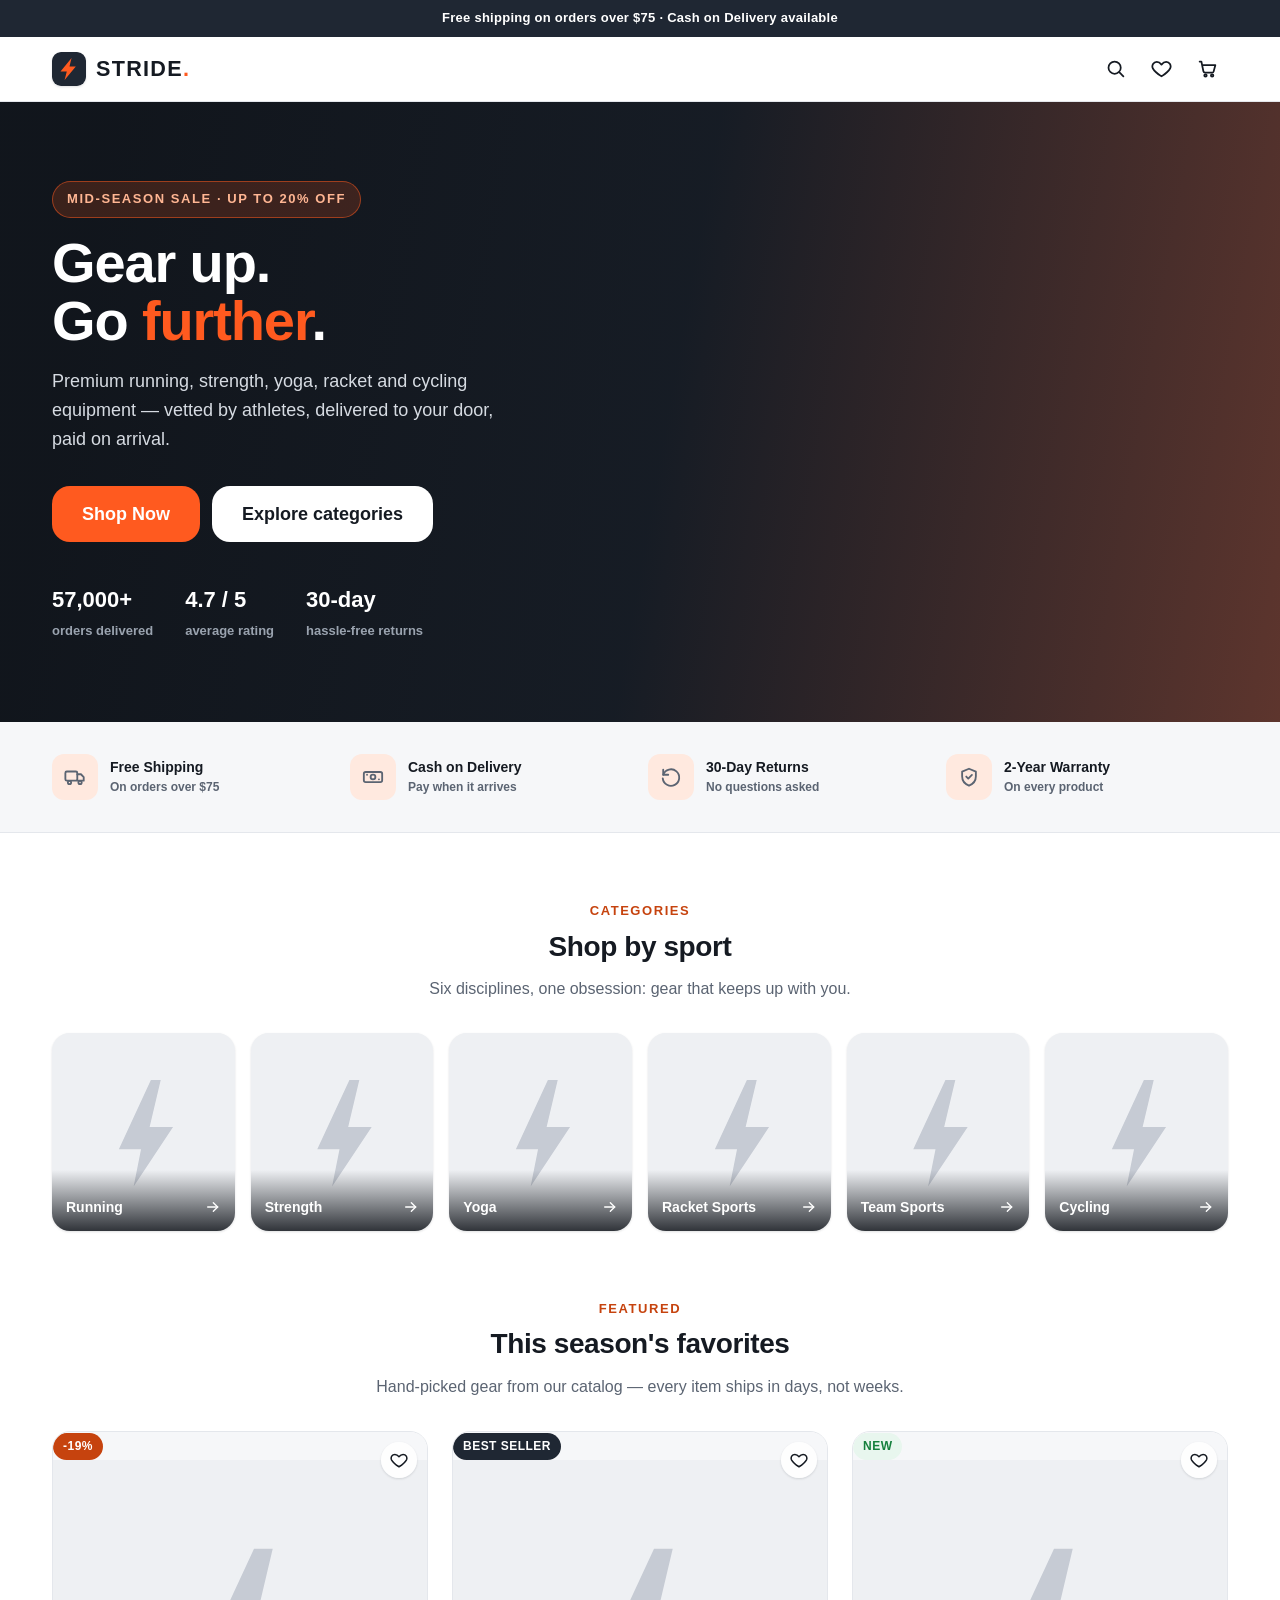
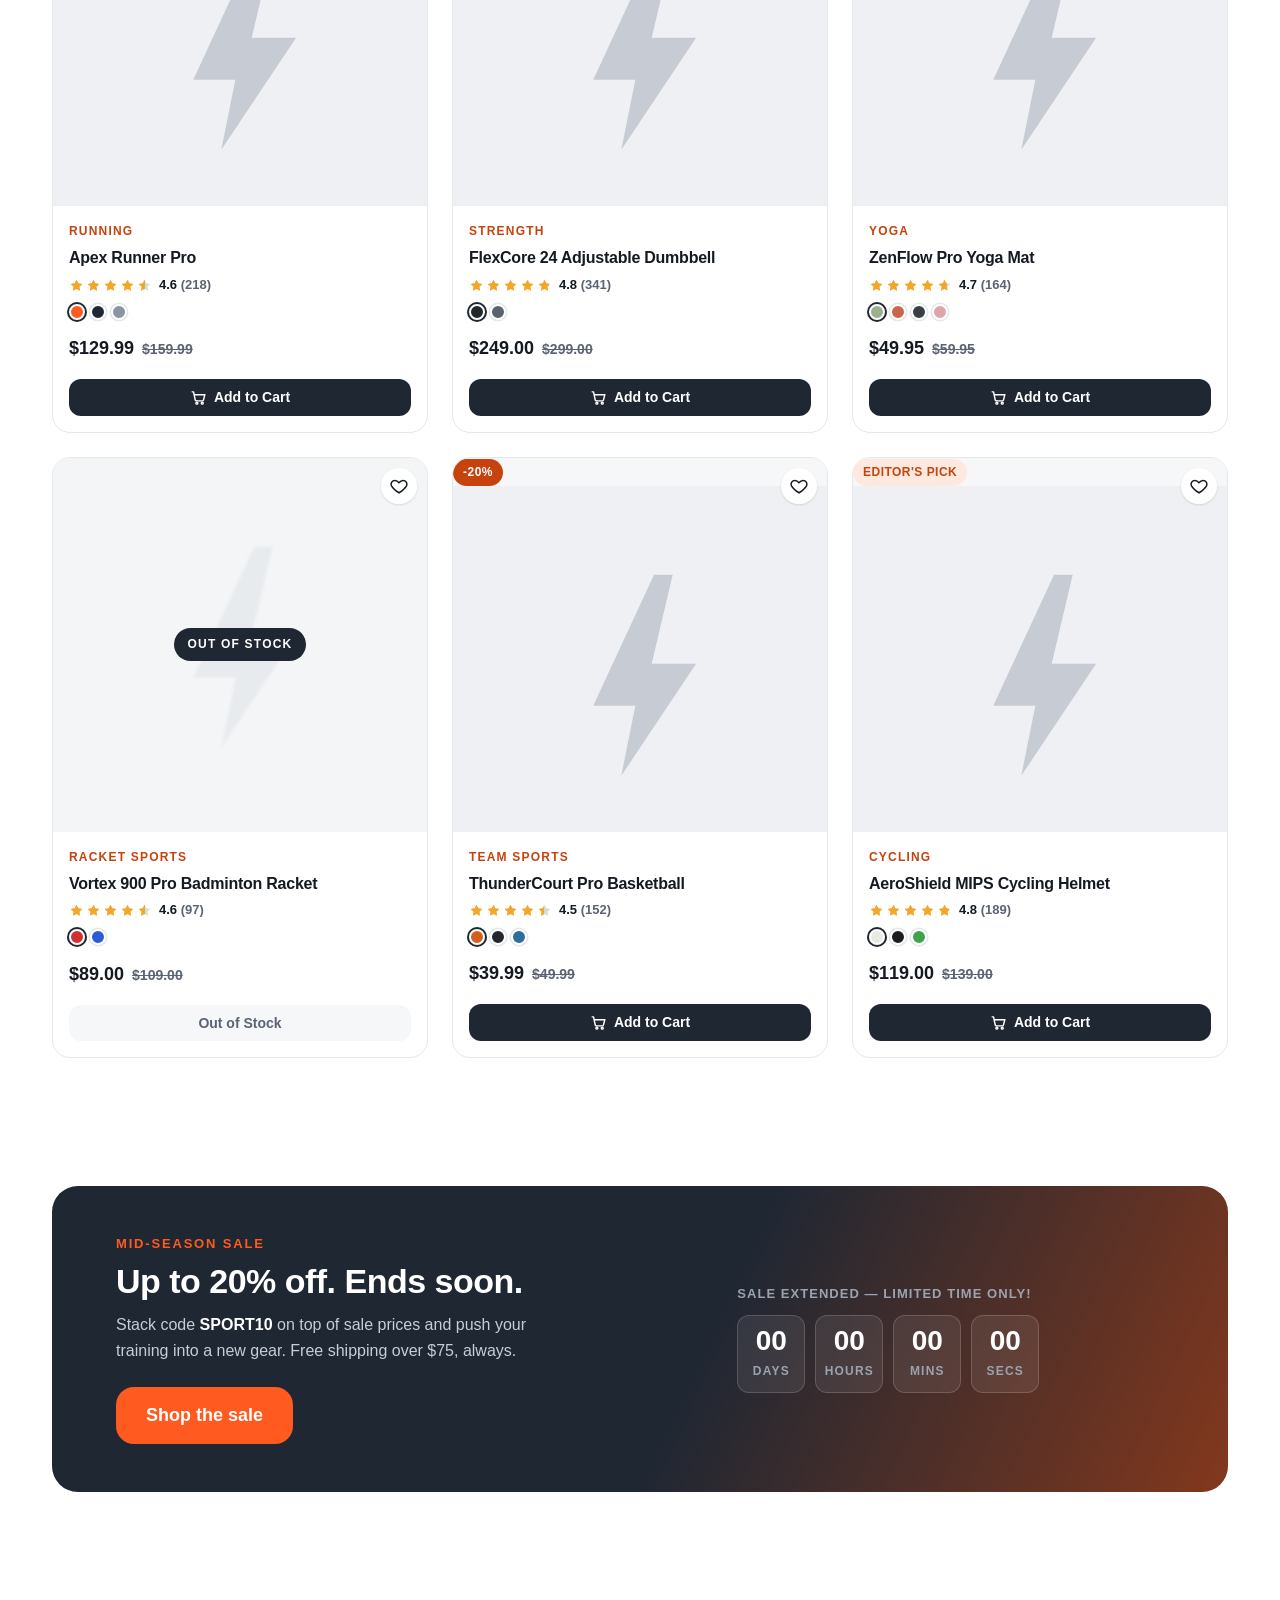
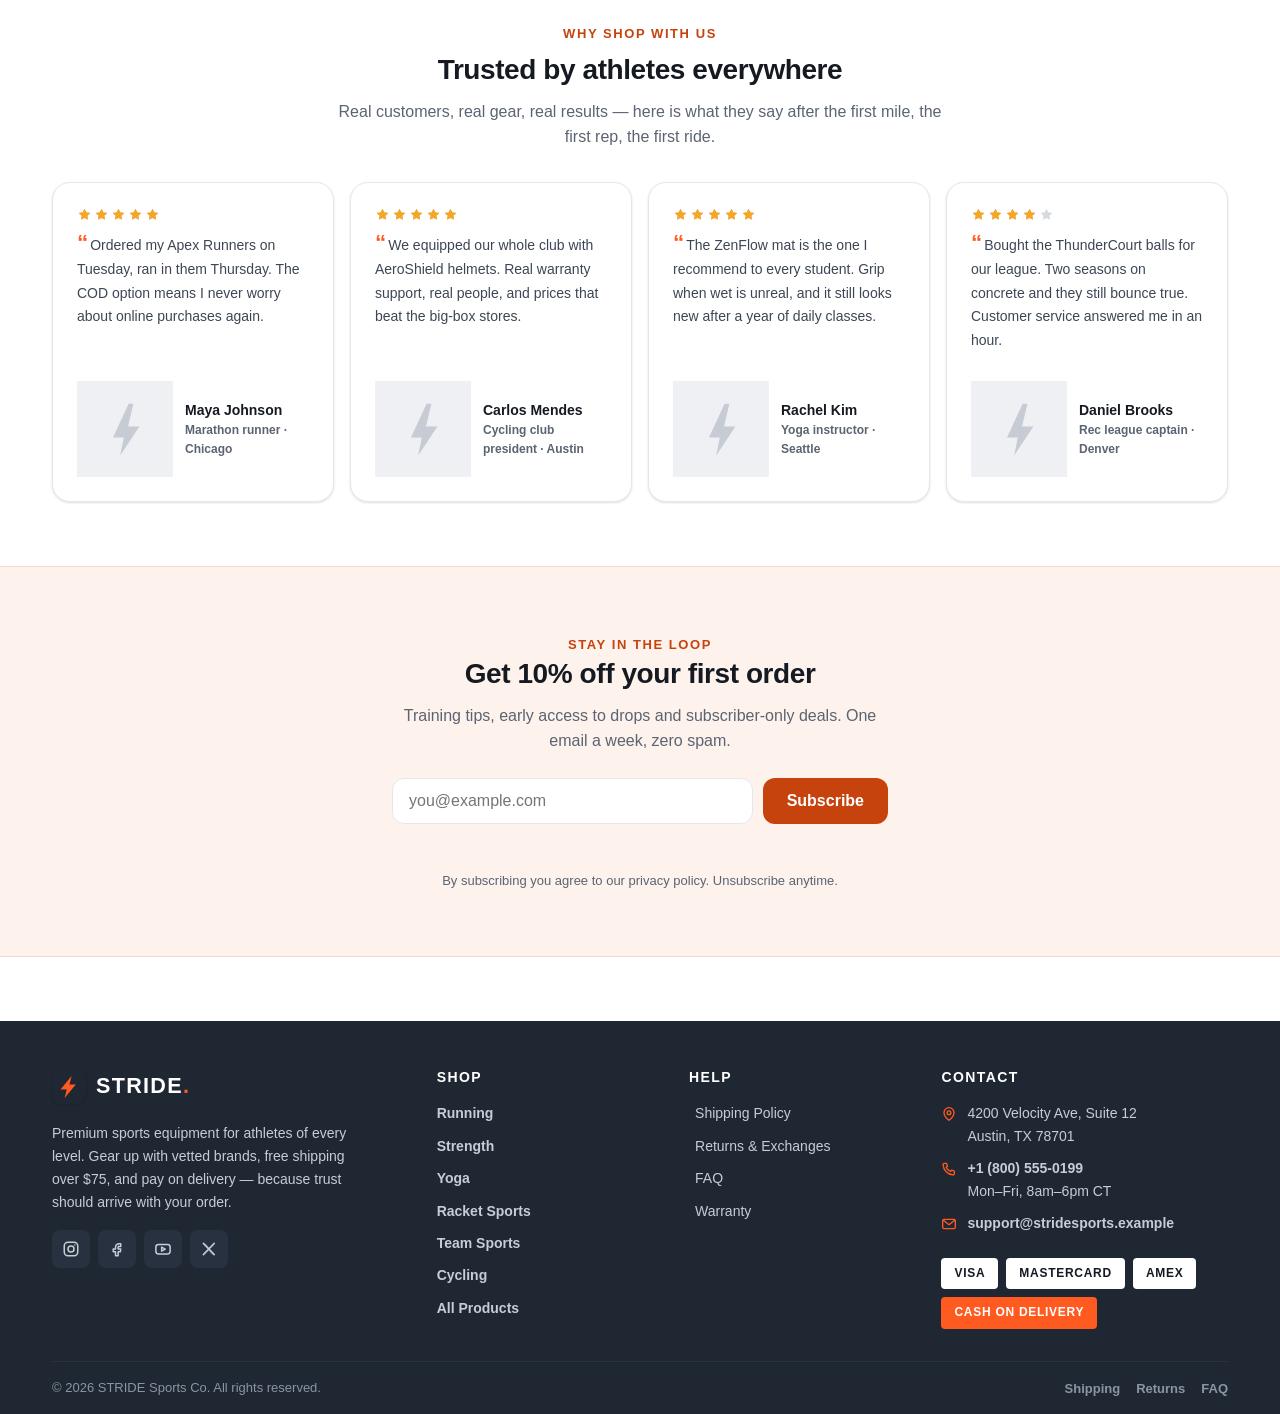
==== index.html @ 1f699ea8 "Add files via upload" ====
<!DOCTYPE html>
<!-- ============================================================
     STRIDE Sports Co. — index.html (homepage)
     Static shell: header/footer/drawers are injected by js/main.js.
     Homepage sections: hero, trust strip, categories, featured
     products (rendered from js/data.js), promo banner with
     countdown, testimonials, newsletter, footer.
     ============================================================ -->
<html lang="en">
<head>
  <meta charset="UTF-8">
  <meta name="viewport" content="width=device-width, initial-scale=1">
  <meta name="description" content="STRIDE Sports Co. — premium sports equipment with free shipping over $75 and cash on delivery. Running, strength, yoga, racket, team sports and cycling gear.">
  <meta name="theme-color" content="#1F2733">
  <title>STRIDE Sports Co. — Gear Up. Go Further.</title>
  <link rel="icon" href="data:image/svg+xml,%3Csvg xmlns='http://www.w3.org/2000/svg' viewBox='0 0 32 32'%3E%3Crect width='32' height='32' rx='7' fill='%231F2733'/%3E%3Cpath d='M18 5 8 18h6l-2 9L24 13h-6l2-8z' fill='%23FF5A1F'/%3E%3C/svg%3E">
  <link rel="stylesheet" href="css/styles.css">
</head>
<body data-page="home">
  <a class="skip-link" href="#main">Skip to content</a>

  <div id="announcement-root"></div>
  <div id="header-root"></div>

  <main id="main">
    <noscript>
      <p style="padding:16px;text-align:center;background:#FDECEA;color:#B42318;font-weight:700">
        This store requires JavaScript for the shopping cart and product catalog. Please enable JavaScript and reload.
      </p>
    </noscript>

    <!-- 1. HERO -->
    <section class="hero" aria-labelledby="hero-title">
      <img class="hero__bg" src="https://picsum.photos/seed/stride-hero-main/1600/900" alt="Athlete training with sports equipment at sunrise" width="1600" height="900" fetchpriority="high" decoding="async" onerror="this.onerror=null;this.style.display='none'">
      <div class="hero__overlay" aria-hidden="true"></div>
      <div class="container">
        <div class="hero__content">
          <span class="hero__kicker">Mid-season sale · up to 20% off</span>
          <h1 class="hero__title" id="hero-title">Gear up.<br>Go <em>further</em>.</h1>
          <p class="hero__sub">Premium running, strength, yoga, racket and cycling equipment — vetted by athletes, delivered to your door, paid on arrival.</p>
          <div class="hero__cta">
            <a class="btn btn--accent btn--lg" href="#featured">Shop Now</a>
            <a class="btn btn--light btn--lg" href="#categories">Explore categories</a>
          </div>
          <div class="hero__stats" aria-label="Store statistics">
            <div class="hero__stat"><b>57,000+</b><span>orders delivered</span></div>
            <div class="hero__stat"><b>4.7 / 5</b><span>average rating</span></div>
            <div class="hero__stat"><b>30-day</b><span>hassle-free returns</span></div>
          </div>
        </div>
      </div>
    </section>

    <!-- 2. TRUST STRIP -->
    <section class="trust-strip" aria-label="Why shop with us">
      <div class="container trust-grid">
        <div class="trust-item">
          <span class="trust-icon"><svg viewBox="0 0 24 24" width="22" height="22" fill="none" stroke="currentColor" stroke-width="2" stroke-linecap="round" stroke-linejoin="round" aria-hidden="true"><rect x="1.5" y="6" width="13" height="10" rx="1.5"/><path d="M14.5 9h4l3 3.2V16h-7"/><circle cx="6" cy="18" r="1.8"/><circle cx="17.5" cy="18" r="1.8"/></svg></span>
          <span><b>Free Shipping</b><span>On orders over $75</span></span>
        </div>
        <div class="trust-item">
          <span class="trust-icon"><svg viewBox="0 0 24 24" width="22" height="22" fill="none" stroke="currentColor" stroke-width="2" stroke-linecap="round" stroke-linejoin="round" aria-hidden="true"><rect x="2" y="6.5" width="20" height="11" rx="2"/><circle cx="12" cy="12" r="2.6"/><path d="M5.5 9.5v.01M18.5 14.5v.01"/></svg></span>
          <span><b>Cash on Delivery</b><span>Pay when it arrives</span></span>
        </div>
        <div class="trust-item">
          <span class="trust-icon"><svg viewBox="0 0 24 24" width="22" height="22" fill="none" stroke="currentColor" stroke-width="2" stroke-linecap="round" stroke-linejoin="round" aria-hidden="true"><path d="M3.5 9.5a9 9 0 1 1-.5 4"/><polyline points="3.5 4 3.5 9.5 9 9.5"/></svg></span>
          <span><b>30-Day Returns</b><span>No questions asked</span></span>
        </div>
        <div class="trust-item">
          <span class="trust-icon"><svg viewBox="0 0 24 24" width="22" height="22" fill="none" stroke="currentColor" stroke-width="2" stroke-linecap="round" stroke-linejoin="round" aria-hidden="true"><path d="M12 3l7.5 3.2v5.1c0 4.6-3.2 8.6-7.5 10.2-4.3-1.6-7.5-5.6-7.5-10.2V6.2z"/><polyline points="9 11.5 11.2 13.7 15.2 9.7"/></svg></span>
          <span><b>2-Year Warranty</b><span>On every product</span></span>
        </div>
      </div>
    </section>

    <!-- 3. CATEGORY TILES -->
    <section class="section container" id="categories" aria-labelledby="cat-title">
      <div class="section-head reveal">
        <span class="kicker">Categories</span>
        <h2 id="cat-title">Shop by sport</h2>
        <p>Six disciplines, one obsession: gear that keeps up with you.</p>
      </div>
      <div class="cat-grid" id="category-grid">
        <div class="skel skel-card" style="aspect-ratio:1/1.08;border-radius:18px"></div>
        <div class="skel skel-card" style="aspect-ratio:1/1.08;border-radius:18px"></div>
        <div class="skel skel-card" style="aspect-ratio:1/1.08;border-radius:18px"></div>
        <div class="skel skel-card" style="aspect-ratio:1/1.08;border-radius:18px"></div>
        <div class="skel skel-card" style="aspect-ratio:1/1.08;border-radius:18px"></div>
        <div class="skel skel-card" style="aspect-ratio:1/1.08;border-radius:18px"></div>
      </div>
    </section>

    <!-- 4. FEATURED PRODUCTS -->
    <section class="section container" id="featured" aria-labelledby="feat-title" style="padding-top:0">
      <div class="section-head reveal">
        <span class="kicker">Featured</span>
        <h2 id="feat-title">This season's favorites</h2>
        <p>Hand-picked gear from our catalog — every item ships in days, not weeks.</p>
      </div>
      <div class="product-grid" id="featured-grid">
        <div class="skel-card skel"><div class="skel-img"></div><div class="skel-line"></div><div class="skel-line short"></div></div>
        <div class="skel-card skel"><div class="skel-img"></div><div class="skel-line"></div><div class="skel-line short"></div></div>
        <div class="skel-card skel"><div class="skel-img"></div><div class="skel-line"></div><div class="skel-line short"></div></div>
        <div class="skel-card skel"><div class="skel-img"></div><div class="skel-line"></div><div class="skel-line short"></div></div>
        <div class="skel-card skel"><div class="skel-img"></div><div class="skel-line"></div><div class="skel-line short"></div></div>
        <div class="skel-card skel"><div class="skel-img"></div><div class="skel-line"></div><div class="skel-line short"></div></div>
      </div>
    </section>

    <!-- 5. PROMO BANNER + COUNTDOWN -->
    <section class="section container" aria-labelledby="promo-title">
      <div class="promo-banner reveal">
        <div>
          <span class="promo-banner__kicker">Mid-Season Sale</span>
          <h2 class="promo-banner__title" id="promo-title">Up to 20% off. Ends soon.</h2>
          <p class="promo-banner__text">Stack code <strong style="color:#fff">SPORT10</strong> on top of sale prices and push your training into a new gear. Free shipping over $75, always.</p>
          <a class="btn btn--accent btn--lg" href="#featured">Shop the sale</a>
        </div>
        <div>
          <p id="countdown-note" style="font-weight:800;color:#9AA3AF;margin:0 0 10px;letter-spacing:.08em;text-transform:uppercase;font-size:13px">Sale ends in</p>
          <div class="countdown" id="countdown" role="timer" aria-label="Time remaining in the mid-season sale">
            <div class="countdown__cell"><span class="countdown__num" data-cd="d">00</span><span class="countdown__label">Days</span></div>
            <div class="countdown__cell"><span class="countdown__num" data-cd="h">00</span><span class="countdown__label">Hours</span></div>
            <div class="countdown__cell"><span class="countdown__num" data-cd="m">00</span><span class="countdown__label">Mins</span></div>
            <div class="countdown__cell"><span class="countdown__num" data-cd="s">00</span><span class="countdown__label">Secs</span></div>
          </div>
        </div>
      </div>
    </section>

    <!-- 6. WHY SHOP WITH US / TESTIMONIALS -->
    <section class="section container" id="about" aria-labelledby="testi-title">
      <div class="section-head reveal">
        <span class="kicker">Why Shop With Us</span>
        <h2 id="testi-title">Trusted by athletes everywhere</h2>
        <p>Real customers, real gear, real results — here is what they say after the first mile, the first rep, the first ride.</p>
      </div>
      <div class="testi-grid" id="testimonials-grid">
        <div class="skel skel-card" style="height:220px;border-radius:18px"></div>
        <div class="skel skel-card" style="height:220px;border-radius:18px"></div>
        <div class="skel skel-card" style="height:220px;border-radius:18px"></div>
        <div class="skel skel-card" style="height:220px;border-radius:18px"></div>
      </div>
    </section>

    <!-- 7. NEWSLETTER -->
    <section class="section newsletter" aria-labelledby="news-title">
      <div class="container newsletter__inner reveal">
        <span class="kicker" style="color:var(--c-primary);font-size:13px;font-weight:800;text-transform:uppercase;letter-spacing:.12em">Stay in the loop</span>
        <h2 id="news-title">Get 10% off your first order</h2>
        <p class="muted">Training tips, early access to drops and subscriber-only deals. One email a week, zero spam.</p>
        <form class="newsletter__form" id="newsletter-form" novalidate>
          <label class="sr-only" for="newsletter-email">Email address</label>
          <input type="email" id="newsletter-email" name="email" placeholder="you@example.com" autocomplete="email" required>
          <button type="submit" class="btn btn--primary">Subscribe</button>
        </form>
        <p class="newsletter__msg" id="newsletter-msg" role="status" aria-live="polite"></p>
        <p class="newsletter__note">By subscribing you agree to our privacy policy. Unsubscribe anytime.</p>
      </div>
    </section>
  </main>

  <div id="drawer-root"></div>
  <div id="modal-root"></div>
  <div class="toast-root" id="toast-root" aria-live="polite" aria-atomic="false"></div>
  <div id="footer-root"></div>

  <script src="js/data.js"></script>
  <script src="js/main.js"></script>
</body>
</html>
---- css/styles.css ----
/* ============================================================
   STRIDE Sports Co. — styles.css
   Single shared stylesheet for the whole storefront (vanilla CSS3).
   Sections: tokens → reset → base → utilities → components
   (header, drawers, cards, product page, checkout, thank-you).
   Mobile-first; breakpoints: 480 / 768 / 1024 / 1280 px.
   ============================================================ */

/* ------------------------------------------------------------
   1. DESIGN TOKENS
   ------------------------------------------------------------ */
:root {
  /* Brand palette — energetic orange / charcoal / white */
  --c-primary:        #C6430E;  /* deep orange — AA contrast on white for text/buttons */
  --c-primary-hover:  #A9380B;
  --c-accent:         #FF5A1F;  /* energetic orange — accents, badges, decorative */
  --c-accent-soft:    #FFE9DF;
  --c-charcoal:       #1F2733;  /* headers, footer, dark surfaces */
  --c-charcoal-800:   #28313F;
  --c-ink:            #151A22;  /* strongest text */
  --c-body:           #3D4654;  /* body text — 8:1 on white */
  --c-muted:          #5B6472;  /* secondary text — 6:1 on white */
  --c-line:           #E4E7EC;  /* borders */
  --c-bg:             #FFFFFF;
  --c-bg-soft:        #F6F7F9;
  --c-bg-tint:        #FDF2EC;
  --c-green:          #15803D;
  --c-green-soft:     #E8F6EE;
  --c-amber:          #B45309;
  --c-amber-soft:     #FDF3E3;
  --c-red:            #B42318;
  --c-red-soft:       #FDECEA;
  --c-star:           #F5A623;
  --c-star-empty:     #D5DAE1;
  --c-focus:          #2563EB;
  --c-overlay:        rgba(16, 20, 26, 0.62);

  /* Typography */
  --font-body: -apple-system, BlinkMacSystemFont, "Segoe UI", Roboto,
               "Helvetica Neue", Arial, "Noto Sans", sans-serif;
  --fs-xs:   0.75rem;    /* 12 */
  --fs-sm:   0.8125rem;  /* 13 */
  --fs-md:   0.875rem;   /* 14 */
  --fs-base: 1rem;       /* 16 */
  --fs-lg:   1.125rem;   /* 18 */
  --fs-xl:   1.375rem;   /* 22 */
  --fs-2xl:  1.75rem;    /* 28 */
  --fs-3xl:  2.125rem;   /* 34 */
  --fs-4xl:  2.75rem;    /* 44 */
  --fs-5xl:  3.5rem;     /* 56 */

  /* Border-radius scale */
  --radius-xs: 4px;
  --radius-sm: 8px;
  --radius-md: 12px;
  --radius-lg: 18px;
  --radius-xl: 26px;
  --radius-full: 999px;

  /* Box-shadow scale */
  --shadow-sm: 0 1px 2px rgba(21, 26, 34, 0.06), 0 1px 3px rgba(21, 26, 34, 0.08);
  --shadow-md: 0 4px 10px rgba(21, 26, 34, 0.08), 0 2px 4px rgba(21, 26, 34, 0.06);
  --shadow-lg: 0 12px 28px rgba(21, 26, 34, 0.14), 0 4px 8px rgba(21, 26, 34, 0.06);
  --shadow-xl: 0 24px 56px rgba(21, 26, 34, 0.22);

  /* Spacing scale (4px base) */
  --sp-1: 4px;  --sp-2: 8px;   --sp-3: 12px; --sp-4: 16px;
  --sp-5: 24px; --sp-6: 32px;  --sp-7: 40px; --sp-8: 48px;
  --sp-9: 64px; --sp-10: 80px; --sp-11: 96px; --sp-12: 128px;

  /* Layout */
  --container: 1240px;
  --header-h: 64px;
  --z-header: 50;
  --z-search: 60;
  --z-overlay: 90;
  --z-drawer: 95;
  --z-modal: 105;
  --z-lightbox: 110;
  --z-toast: 120;
}

/* ------------------------------------------------------------
   2. RESET & BASE
   ------------------------------------------------------------ */
*, *::before, *::after { box-sizing: border-box; }

html {
  scroll-behavior: smooth;
  -webkit-text-size-adjust: 100%;
}

html, body {
  margin: 0;
  padding: 0;
  overflow-x: hidden;
  overflow-x: clip; /* prevents horizontal scroll without scroll-trap */
}

body {
  font-family: var(--font-body);
  font-size: var(--fs-base);
  line-height: 1.6;
  color: var(--c-body);
  background: var(--c-bg);
  -webkit-font-smoothing: antialiased;
}

body.no-scroll { overflow: hidden; }

img, svg, video { display: block; max-width: 100%; }
img { height: auto; }

h1, h2, h3, h4, h5, h6 {
  margin: 0 0 var(--sp-3);
  color: var(--c-ink);
  line-height: 1.22;
  font-weight: 800;
  letter-spacing: -0.015em;
}
h1 { font-size: var(--fs-3xl); }
h2 { font-size: var(--fs-2xl); }
h3 { font-size: var(--fs-xl); }
h4 { font-size: var(--fs-lg); }

p { margin: 0 0 var(--sp-4); }
p:last-child { margin-bottom: 0; }

a { color: var(--c-primary); text-decoration: none; }
a:hover { text-decoration: underline; }

ul, ol { margin: 0; padding: 0; }

button {
  font-family: inherit;
  font-size: inherit;
  cursor: pointer;
  border: 0;
  background: none;
  color: inherit;
}

input, select, textarea { font-family: inherit; font-size: inherit; color: inherit; }

table { border-collapse: collapse; width: 100%; }

:focus-visible {
  outline: 3px solid var(--c-focus);
  outline-offset: 2px;
  border-radius: var(--radius-xs);
}

::selection { background: var(--c-accent); color: #fff; }

/* ------------------------------------------------------------
   3. UTILITIES
   ------------------------------------------------------------ */
.container {
  width: 100%;
  max-width: var(--container);
  margin-inline: auto;
  padding-inline: var(--sp-4);
}
@media (min-width: 768px)  { .container { padding-inline: var(--sp-6); } }

.sr-only {
  position: absolute !important;
  width: 1px; height: 1px;
  margin: -1px; padding: 0; border: 0;
  clip: rect(0 0 0 0); clip-path: inset(50%);
  overflow: hidden; white-space: nowrap;
}

.skip-link {
  position: absolute;
  top: -48px; left: var(--sp-3);
  z-index: 200;
  background: var(--c-charcoal);
  color: #fff;
  padding: var(--sp-2) var(--sp-4);
  border-radius: var(--radius-sm);
  font-weight: 700;
  transition: top 0.2s ease;
}
.skip-link:focus { top: var(--sp-2); text-decoration: none; }

.section { padding-block: var(--sp-8); }
@media (min-width: 768px) { .section { padding-block: var(--sp-9); } }

.section-head { margin-bottom: var(--sp-6); text-align: center; }
.section-head .kicker {
  display: inline-block;
  color: var(--c-primary);
  font-size: var(--fs-sm);
  font-weight: 800;
  text-transform: uppercase;
  letter-spacing: 0.12em;
  margin-bottom: var(--sp-2);
}
.section-head p { color: var(--c-muted); max-width: 620px; margin-inline: auto; }

.muted { color: var(--c-muted); }
.nowrap { white-space: nowrap; }
.text-center { text-align: center; }

/* Scroll-reveal (activated by IntersectionObserver in main.js) */
.reveal {
  opacity: 0;
  transform: translateY(22px);
  transition: opacity 0.55s ease, transform 0.55s ease;
}
.reveal.is-visible { opacity: 1; transform: none; }

/* ------------------------------------------------------------
   4. BUTTONS
   ------------------------------------------------------------ */
.btn {
  display: inline-flex;
  align-items: center;
  justify-content: center;
  gap: var(--sp-2);
  padding: 11px 22px;
  border-radius: var(--radius-md);
  font-size: var(--fs-base);
  font-weight: 700;
  line-height: 1.25;
  border: 2px solid transparent;
  transition: background-color 0.18s ease, color 0.18s ease,
              border-color 0.18s ease, box-shadow 0.18s ease, transform 0.12s ease;
  text-decoration: none;
  user-select: none;
}
.btn:hover { text-decoration: none; }
.btn:active { transform: translateY(1px); }
.btn:disabled, .btn[aria-disabled="true"] {
  opacity: 0.55;
  cursor: not-allowed;
  transform: none;
}

.btn--primary { background: var(--c-primary); color: #fff; }
.btn--primary:hover:not(:disabled) { background: var(--c-primary-hover); color: #fff; }

.btn--dark { background: var(--c-charcoal); color: #fff; }
.btn--dark:hover:not(:disabled) { background: #121821; color: #fff; }

.btn--accent { background: var(--c-accent); color: #fff; }
.btn--accent:hover:not(:disabled) { background: var(--c-primary); color: #fff; }

.btn--outline { background: transparent; color: var(--c-ink); border-color: var(--c-line); }
.btn--outline:hover:not(:disabled) { border-color: var(--c-charcoal); background: var(--c-bg-soft); }

.btn--ghost { background: transparent; color: var(--c-primary); }
.btn--ghost:hover:not(:disabled) { background: var(--c-accent-soft); }

.btn--light { background: #fff; color: var(--c-ink); }
.btn--light:hover:not(:disabled) { background: var(--c-bg-soft); }

.btn--block { width: 100%; }
.btn--lg { padding: 15px 28px; font-size: var(--fs-lg); border-radius: var(--radius-lg); }
.btn--sm { padding: 8px 14px; font-size: var(--fs-md); border-radius: var(--radius-sm); }

/* Loading spinner inside submit buttons */
.btn .spinner {
  width: 18px; height: 18px;
  border: 2.5px solid rgba(255, 255, 255, 0.35);
  border-top-color: #fff;
  border-radius: 50%;
  animation: spin 0.7s linear infinite;
  display: none;
}
.btn.is-loading { pointer-events: none; opacity: 0.85; }
.btn.is-loading .spinner { display: inline-block; }
.btn.is-loading .btn__label-icon { display: none; }
@keyframes spin { to { transform: rotate(360deg); } }

/* ------------------------------------------------------------
   5. FORM FIELDS
   ------------------------------------------------------------ */
.field { margin-bottom: var(--sp-4); }
.field > label {
  display: block;
  font-size: var(--fs-md);
  font-weight: 700;
  color: var(--c-ink);
  margin-bottom: 6px;
}
.field > label .req { color: var(--c-red); }
.field .optional { color: var(--c-muted); font-weight: 500; font-size: var(--fs-sm); }

.field input[type="text"],
.field input[type="email"],
.field input[type="tel"],
.field input[type="number"],
.field input[type="search"],
.field select,
.field textarea {
  width: 100%;
  padding: 11px 14px;
  border: 1.5px solid var(--c-line);
  border-radius: var(--radius-md);
  background: #fff;
  font-size: var(--fs-base);
  color: var(--c-ink);
  transition: border-color 0.15s ease, box-shadow 0.15s ease;
}
.field textarea { min-height: 96px; resize: vertical; }

.field input:focus, .field select:focus, .field textarea:focus {
  outline: none;
  border-color: var(--c-primary);
  box-shadow: 0 0 0 3px var(--c-accent-soft);
}

.field select {
  appearance: none;
  background-image: url("data:image/svg+xml;charset=utf-8,%3Csvg xmlns='http://www.w3.org/2000/svg' width='16' height='16' viewBox='0 0 24 24' fill='none' stroke='%235B6472' stroke-width='2.4' stroke-linecap='round' stroke-linejoin='round'%3E%3Cpolyline points='6 9 12 15 18 9'/%3E%3C/svg%3E");
  background-repeat: no-repeat;
  background-position: right 12px center;
  padding-right: 38px;
}

.field-error {
  display: none;
  color: var(--c-red);
  font-size: var(--fs-sm);
  font-weight: 600;
  margin-top: 5px;
}
.field.invalid .field-error { display: block; }
.field.invalid input,
.field.invalid select,
.field.invalid textarea {
  border-color: var(--c-red);
  box-shadow: 0 0 0 3px var(--c-red-soft);
}

.form-grid { display: grid; grid-template-columns: 1fr; gap: 0 var(--sp-4); }
@media (min-width: 768px) {
  .form-grid.cols-2 { grid-template-columns: 1fr 1fr; }
  .form-grid .span-2 { grid-column: span 2; }
}

.check-row {
  display: flex;
  align-items: flex-start;
  gap: 10px;
  margin-bottom: var(--sp-3);
  font-size: var(--fs-md);
  color: var(--c-body);
  cursor: pointer;
}
.check-row input[type="checkbox"] {
  width: 18px; height: 18px;
  margin-top: 3px;
  accent-color: var(--c-primary);
  flex-shrink: 0;
  cursor: pointer;
}
.check-row a { font-weight: 600; }

.error-banner {
  display: none;
  background: var(--c-red-soft);
  border: 1.5px solid #F1B7B1;
  color: var(--c-red);
  font-weight: 700;
  border-radius: var(--radius-md);
  padding: var(--sp-3) var(--sp-4);
  margin-bottom: var(--sp-4);
}
.error-banner.show { display: block; }

/* ------------------------------------------------------------
   6. BADGES / CHIPS / STARS / PRICE
   ------------------------------------------------------------ */
.badge {
  display: inline-flex;
  align-items: center;
  gap: 5px;
  padding: 4px 10px;
  border-radius: var(--radius-full);
  font-size: var(--fs-xs);
  font-weight: 800;
  letter-spacing: 0.04em;
  text-transform: uppercase;
}
.badge--sale   { background: var(--c-primary); color: #fff; }
.badge--new    { background: var(--c-green-soft); color: var(--c-green); }
.badge--best   { background: var(--c-charcoal); color: #fff; }
.badge--pick   { background: var(--c-accent-soft); color: var(--c-primary); }

.chip {
  display: inline-flex;
  align-items: center;
  gap: 6px;
  padding: 8px 16px;
  border: 1.5px solid var(--c-line);
  border-radius: var(--radius-full);
  background: #fff;
  font-size: var(--fs-md);
  font-weight: 700;
  color: var(--c-body);
  transition: border-color 0.15s ease, background 0.15s ease, color 0.15s ease;
}
.chip:hover { border-color: var(--c-charcoal); }
.chip[aria-pressed="true"] {
  background: var(--c-charcoal);
  border-color: var(--c-charcoal);
  color: #fff;
}

.stars {
  position: relative;
  display: inline-flex;
  line-height: 0;
  vertical-align: middle;
}
.stars__row {
  display: inline-flex;
  gap: 2px;
  color: var(--c-star-empty);
  white-space: nowrap;
}
.stars__row svg { width: 15px; height: 15px; flex: none; }
.stars__row--fill {
  position: absolute;
  inset: 0;
  overflow: hidden;
  color: var(--c-star);
}
.stars--lg .stars__row svg { width: 20px; height: 20px; }

.rating-line {
  display: inline-flex;
  align-items: center;
  gap: 7px;
  font-size: var(--fs-sm);
  color: var(--c-muted);
  font-weight: 600;
}
.rating-line strong { color: var(--c-ink); }

.price { display: inline-flex; align-items: baseline; gap: 8px; flex-wrap: wrap; }
.price__current { font-weight: 800; color: var(--c-ink); font-size: var(--fs-lg); }
.price__old {
  color: var(--c-muted);
  text-decoration: line-through;
  font-size: var(--fs-md);
  font-weight: 600;
}

/* ------------------------------------------------------------
   7. SKELETON / SHIMMER
   ------------------------------------------------------------ */
.skel {
  position: relative;
  overflow: hidden;
  background: #EEF0F3;
  border-radius: var(--radius-sm);
  min-height: 12px;
}
.skel::after {
  content: "";
  position: absolute;
  inset: 0;
  transform: translateX(-100%);
  background: linear-gradient(90deg, transparent, rgba(255,255,255,0.65), transparent);
  animation: shimmer 1.3s infinite;
}
@keyframes shimmer { 100% { transform: translateX(100%); } }

.skel-card { border-radius: var(--radius-lg); }
.skel-card .skel-img { width: 100%; aspect-ratio: 1 / 1; border-radius: var(--radius-md) var(--radius-md) 0 0; }
.skel-card .skel-line { height: 14px; margin: 12px 16px 0; }
.skel-card .skel-line.short { width: 55%; }

/* ------------------------------------------------------------
   8. ANNOUNCEMENT BAR
   ------------------------------------------------------------ */
.announcement {
  background: var(--c-charcoal);
  color: #fff;
  font-size: var(--fs-sm);
  font-weight: 600;
  text-align: center;
  padding: 8px var(--sp-4);
  letter-spacing: 0.02em;
}
.announcement .announcement__dot { color: var(--c-accent); margin-inline: 8px; }
.announcement__msg { display: inline-block; animation: annFade 0.4s ease; }
@keyframes annFade { from { opacity: 0; transform: translateY(4px); } to { opacity: 1; } }

/* ------------------------------------------------------------
   9. HEADER / NAV / SEARCH
   ------------------------------------------------------------ */
.site-header {
  position: sticky;
  top: 0;
  z-index: var(--z-header);
  background: #fff;
  border-bottom: 1px solid var(--c-line);
  transition: box-shadow 0.25s ease;
}
.site-header.is-scrolled { box-shadow: var(--shadow-md); }

.header-inner {
  display: flex;
  align-items: center;
  gap: var(--sp-4);
  height: var(--header-h);
}

.brand {
  display: inline-flex;
  align-items: center;
  gap: 10px;
  flex-shrink: 0;
  text-decoration: none;
}
.brand:hover { text-decoration: none; }
.brand__logo { border-radius: 9px; box-shadow: var(--shadow-sm); }
.brand__name {
  font-size: 1.35rem;
  font-weight: 900;
  letter-spacing: 0.06em;
  color: var(--c-ink);
}
.brand__name em { font-style: normal; color: var(--c-accent); }

.main-nav { display: none; margin-left: var(--sp-4); }
.nav-list { display: flex; align-items: center; gap: var(--sp-1); list-style: none; }
.nav-link {
  display: inline-flex;
  align-items: center;
  gap: 5px;
  padding: 9px 13px;
  border-radius: var(--radius-sm);
  color: var(--c-ink);
  font-weight: 700;
  font-size: var(--fs-md);
  background: none;
  transition: background 0.15s ease, color 0.15s ease;
}
.nav-link:hover { background: var(--c-bg-soft); color: var(--c-primary); text-decoration: none; }
.nav-link .caret { transition: transform 0.18s ease; }
.nav-link[aria-expanded="true"] .caret { transform: rotate(180deg); }

.has-dropdown { position: relative; }
.dropdown {
  position: absolute;
  top: calc(100% + 8px);
  left: 0;
  min-width: 230px;
  background: #fff;
  border: 1px solid var(--c-line);
  border-radius: var(--radius-md);
  box-shadow: var(--shadow-lg);
  padding: var(--sp-2);
  display: none;
  z-index: var(--z-search);
}
.dropdown.open { display: block; animation: dropIn 0.16s ease; }
@keyframes dropIn { from { opacity: 0; transform: translateY(-6px); } to { opacity: 1; } }
.dropdown a {
  display: flex;
  align-items: center;
  gap: 10px;
  padding: 9px 12px;
  border-radius: var(--radius-sm);
  color: var(--c-ink);
  font-weight: 600;
  font-size: var(--fs-md);
}
.dropdown a:hover { background: var(--c-bg-soft); color: var(--c-primary); text-decoration: none; }
.dropdown a svg { color: var(--c-muted); }

.header-actions {
  display: flex;
  align-items: center;
  gap: 4px;
  margin-left: auto;
}

.icon-btn {
  position: relative;
  display: inline-flex;
  align-items: center;
  justify-content: center;
  width: 42px; height: 42px;
  border-radius: var(--radius-md);
  color: var(--c-ink);
  transition: background 0.15s ease, color 0.15s ease;
}
.icon-btn:hover { background: var(--c-bg-soft); color: var(--c-primary); }
.icon-btn svg { width: 21px; height: 21px; }

.icon-btn__badge {
  position: absolute;
  top: 2px; right: 1px;
  min-width: 18px; height: 18px;
  padding: 0 4px;
  border-radius: var(--radius-full);
  background: var(--c-accent);
  color: #fff;
  font-size: 11px;
  font-weight: 800;
  line-height: 18px;
  text-align: center;
  box-shadow: 0 0 0 2px #fff;
}
.icon-btn__badge[hidden] { display: none; }
.icon-btn__badge.pop { animation: badgePop 0.35s ease; }
@keyframes badgePop {
  0% { transform: scale(1); }
  45% { transform: scale(1.45); }
  100% { transform: scale(1); }
}

.hamburger { display: inline-flex; }
@media (min-width: 1024px) { .hamburger { display: none; } }

/* Expanding search */
.search-wrap { position: relative; display: flex; align-items: center; }
.search-box {
  position: absolute;
  right: 0;
  top: calc(100% + 10px);
  width: min(420px, calc(100vw - 32px));
  background: #fff;
  border: 1px solid var(--c-line);
  border-radius: var(--radius-md);
  box-shadow: var(--shadow-lg);
  padding: var(--sp-3);
  display: none;
  z-index: var(--z-search);
}
.search-box.open { display: block; animation: dropIn 0.16s ease; }
.search-row { display: flex; align-items: center; gap: 8px; }
.search-row input {
  flex: 1;
  border: 1.5px solid var(--c-line);
  border-radius: var(--radius-sm);
  padding: 10px 12px;
  font-size: var(--fs-base);
}
.search-row input:focus { outline: none; border-color: var(--c-primary); }
.search-results { margin-top: var(--sp-2); max-height: 320px; overflow: auto; }
.search-results:not(:empty) { border-top: 1px solid var(--c-line); padding-top: var(--sp-2); }
.search-result {
  display: flex;
  align-items: center;
  gap: 10px;
  padding: 8px;
  border-radius: var(--radius-sm);
  color: var(--c-ink);
}
.search-result:hover, .search-result:focus-visible { background: var(--c-bg-soft); text-decoration: none; }
.search-result img { width: 40px; height: 40px; object-fit: cover; border-radius: var(--radius-xs); flex: none; }
.search-result .sr-name { font-weight: 700; font-size: var(--fs-md); line-height: 1.3; }
.search-result .sr-meta { font-size: var(--fs-xs); color: var(--c-muted); font-weight: 600; }
.search-result .sr-price { margin-left: auto; font-weight: 800; color: var(--c-ink); font-size: var(--fs-md); white-space: nowrap; }
.search-empty { padding: var(--sp-3); text-align: center; color: var(--c-muted); font-size: var(--fs-md); }
.search-results[hidden] { display: none; }

/* ------------------------------------------------------------
   10. OVERLAY / DRAWERS (cart, wishlist, mobile nav)
   ------------------------------------------------------------ */
.overlay {
  position: fixed;
  inset: 0;
  background: var(--c-overlay);
  z-index: var(--z-overlay);
  opacity: 0;
  pointer-events: none;
  transition: opacity 0.25s ease;
}
.overlay.show { opacity: 1; pointer-events: auto; }

.drawer {
  position: fixed;
  top: 0;
  bottom: 0;
  width: min(420px, 100vw);
  background: #fff;
  z-index: var(--z-drawer);
  display: flex;
  flex-direction: column;
  box-shadow: var(--shadow-xl);
  transition: transform 0.28s cubic-bezier(0.22, 0.9, 0.3, 1);
  visibility: hidden;
}
.drawer--right { right: 0; transform: translateX(105%); }
.drawer--left  { left: 0;  transform: translateX(-105%); }
.drawer.open { transform: translateX(0); visibility: visible; }

.drawer__head {
  display: flex;
  align-items: center;
  gap: var(--sp-3);
  padding: var(--sp-4);
  border-bottom: 1px solid var(--c-line);
  flex-shrink: 0;
}
.drawer__title { font-size: var(--fs-lg); font-weight: 800; color: var(--c-ink); margin: 0; }
.drawer__count {
  background: var(--c-accent-soft);
  color: var(--c-primary);
  font-size: var(--fs-xs);
  font-weight: 800;
  padding: 2px 9px;
  border-radius: var(--radius-full);
}
.drawer__close {
  margin-left: auto;
  width: 38px; height: 38px;
  display: inline-flex;
  align-items: center;
  justify-content: center;
  border-radius: var(--radius-sm);
  color: var(--c-muted);
}
.drawer__close:hover { background: var(--c-bg-soft); color: var(--c-ink); }
.drawer__close svg { width: 20px; height: 20px; }

.drawer__body { flex: 1; overflow-y: auto; padding: var(--sp-4); }
.drawer__foot {
  border-top: 1px solid var(--c-line);
  padding: var(--sp-4);
  flex-shrink: 0;
  background: #fff;
}

/* Free-shipping progress */
.ship-progress { margin-bottom: var(--sp-4); }
.ship-progress__text {
  font-size: var(--fs-sm);
  font-weight: 700;
  color: var(--c-ink);
  margin-bottom: 7px;
  display: flex;
  align-items: center;
  gap: 6px;
}
.ship-progress__text svg { color: var(--c-green); flex: none; }
.ship-progress__bar {
  height: 8px;
  background: var(--c-bg-soft);
  border: 1px solid var(--c-line);
  border-radius: var(--radius-full);
  overflow: hidden;
}
.ship-progress__fill {
  height: 100%;
  width: 0;
  background: linear-gradient(90deg, var(--c-accent), var(--c-primary));
  border-radius: var(--radius-full);
  transition: width 0.4s ease;
}
.ship-progress__fill.done { background: var(--c-green); }

/* Cart line items */
.cart-line {
  display: grid;
  grid-template-columns: 76px 1fr;
  gap: var(--sp-3);
  padding: var(--sp-3) 0;
  border-bottom: 1px solid var(--c-line);
}
.cart-line:last-child { border-bottom: 0; }
.cart-line__img {
  width: 76px; height: 76px;
  object-fit: cover;
  border-radius: var(--radius-sm);
  border: 1px solid var(--c-line);
  background: var(--c-bg-soft);
}
.cart-line__name {
  display: block;
  font-weight: 700;
  color: var(--c-ink);
  font-size: var(--fs-md);
  line-height: 1.35;
}
.cart-line__name:hover { color: var(--c-primary); }
.cart-line__meta {
  font-size: var(--fs-xs);
  color: var(--c-muted);
  font-weight: 600;
  margin-top: 2px;
}
.cart-line__row {
  display: flex;
  align-items: center;
  gap: var(--sp-2);
  margin-top: 8px;
  flex-wrap: wrap;
}
.cart-line__price { margin-left: auto; font-weight: 800; color: var(--c-ink); font-size: var(--fs-md); }
.cart-line__remove {
  width: 30px; height: 30px;
  display: inline-flex;
  align-items: center;
  justify-content: center;
  border-radius: var(--radius-sm);
  color: var(--c-muted);
}
.cart-line__remove:hover { background: var(--c-red-soft); color: var(--c-red); }
.cart-line__remove svg { width: 16px; height: 16px; }

/* Quantity stepper */
.qty {
  display: inline-flex;
  align-items: center;
  border: 1.5px solid var(--c-line);
  border-radius: var(--radius-sm);
  overflow: hidden;
  background: #fff;
}
.qty__btn {
  width: 30px; height: 30px;
  display: inline-flex;
  align-items: center;
  justify-content: center;
  color: var(--c-ink);
  transition: background 0.12s ease;
}
.qty__btn:hover:not(:disabled) { background: var(--c-bg-soft); }
.qty__btn:disabled { opacity: 0.35; cursor: not-allowed; }
.qty__btn svg { width: 14px; height: 14px; }
.qty__value {
  min-width: 34px;
  text-align: center;
  font-weight: 800;
  font-size: var(--fs-md);
  color: var(--c-ink);
  font-variant-numeric: tabular-nums;
}

/* Promo row */
.promo-row { display: flex; gap: 8px; margin-top: var(--sp-3); }
.promo-row input {
  flex: 1;
  min-width: 0;
  padding: 9px 12px;
  border: 1.5px solid var(--c-line);
  border-radius: var(--radius-sm);
  font-size: var(--fs-md);
  text-transform: uppercase;
  letter-spacing: 0.04em;
}
.promo-row input:focus { outline: none; border-color: var(--c-primary); }
.promo-msg { font-size: var(--fs-xs); font-weight: 700; margin-top: 6px; }
.promo-msg.ok { color: var(--c-green); }
.promo-msg.err { color: var(--c-red); }

/* Drawer totals */
.drawer-totals { display: grid; gap: 7px; margin-top: var(--sp-4); }
.drawer-totals__row {
  display: flex;
  justify-content: space-between;
  font-size: var(--fs-md);
  color: var(--c-muted);
  font-weight: 600;
}
.drawer-totals__row.discount { color: var(--c-green); }
.drawer-totals__row.discount .remove-promo {
  color: var(--c-muted);
  font-size: var(--fs-xs);
  font-weight: 700;
  text-decoration: underline;
  background: none;
  padding: 0;
}
.drawer-totals__row.total {
  color: var(--c-ink);
  font-weight: 800;
  font-size: var(--fs-lg);
  border-top: 1px dashed var(--c-line);
  padding-top: 10px;
  margin-top: 4px;
}
.drawer-totals__row .free { color: var(--c-green); font-weight: 800; }
.drawer__actions { display: grid; gap: 9px; margin-top: var(--sp-4); }

/* Empty drawer state */
.cart-empty {
  text-align: center;
  padding: var(--sp-8) var(--sp-4);
  color: var(--c-muted);
}
.cart-empty svg { width: 56px; height: 56px; color: var(--c-line); margin: 0 auto var(--sp-4); }
.cart-empty h3 { color: var(--c-ink); }
.cart-empty p { font-size: var(--fs-md); margin-bottom: var(--sp-5); }

/* ------------------------------------------------------------
   11. TOASTS
   ------------------------------------------------------------ */
.toast-root {
  position: fixed;
  right: var(--sp-4);
  bottom: calc(var(--sp-4) + env(safe-area-inset-bottom, 0px));
  z-index: var(--z-toast);
  display: flex;
  flex-direction: column;
  gap: 10px;
  max-width: min(380px, calc(100vw - 32px));
  pointer-events: none;
}
body.has-buybar .toast-root { bottom: 96px; }

.toast {
  display: flex;
  align-items: flex-start;
  gap: 10px;
  background: var(--c-charcoal);
  color: #fff;
  border-radius: var(--radius-md);
  padding: 12px 14px;
  box-shadow: var(--shadow-lg);
  font-size: var(--fs-md);
  font-weight: 600;
  line-height: 1.45;
  transform: translateX(24px);
  opacity: 0;
  transition: transform 0.28s ease, opacity 0.28s ease;
  pointer-events: auto;
  border-left: 4px solid var(--c-accent);
}
.toast.show { transform: translateX(0); opacity: 1; }
.toast--success { border-left-color: #2FB769; }
.toast--error   { border-left-color: #E5533D; }
.toast--info    { border-left-color: #4C8DE8; }
.toast__icon { flex: none; margin-top: 1px; }
.toast__icon svg { width: 18px; height: 18px; }
.toast--success .toast__icon { color: #2FB769; }
.toast--error .toast__icon   { color: #F08A7B; }
.toast--info .toast__icon    { color: #7BAAF0; }
.toast__msg { flex: 1; overflow-wrap: anywhere; }
.toast__close {
  flex: none;
  color: rgba(255,255,255,0.7);
  width: 24px; height: 24px;
  display: inline-flex;
  align-items: center;
  justify-content: center;
  border-radius: var(--radius-xs);
}
.toast__close:hover { color: #fff; background: rgba(255,255,255,0.12); }
.toast__close svg { width: 14px; height: 14px; }

/* ------------------------------------------------------------
   12. FOOTER
   ------------------------------------------------------------ */
.site-footer {
  background: var(--c-charcoal);
  color: #C7CDD6;
  margin-top: var(--sp-9);
  font-size: var(--fs-md);
}
.site-footer a { color: #C7CDD6; }
.footer-grid {
  display: grid;
  grid-template-columns: 1fr;
  gap: var(--sp-6);
  padding-block: var(--sp-8) var(--sp-6);
}
@media (min-width: 768px)  { .footer-grid { grid-template-columns: 1fr 1fr; } }
@media (min-width: 1024px) { .footer-grid { grid-template-columns: 1.6fr 1fr 1fr 1.3fr; } }

.footer-brand .brand__name { color: #fff; }
.footer-about { margin-top: var(--sp-3); max-width: 300px; line-height: 1.65; }
.footer-social { display: flex; gap: 8px; margin-top: var(--sp-4); }
.social-link {
  width: 38px; height: 38px;
  display: inline-flex;
  align-items: center;
  justify-content: center;
  border-radius: var(--radius-sm);
  background: var(--c-charcoal-800);
  color: #fff;
  transition: background 0.15s ease, color 0.15s ease, transform 0.15s ease;
}
.social-link:hover { background: var(--c-accent); color: #fff; transform: translateY(-2px); }
.social-link svg { width: 18px; height: 18px; }

.footer-col h4 {
  color: #fff;
  font-size: var(--fs-md);
  text-transform: uppercase;
  letter-spacing: 0.1em;
  margin-bottom: var(--sp-4);
}
.footer-col ul { list-style: none; display: grid; gap: 10px; }
.footer-col ul a { font-weight: 600; }
.footer-col ul a:hover { color: var(--c-accent); }

.footer-contact li {
  display: flex;
  gap: 10px;
  align-items: flex-start;
}
.footer-contact svg { width: 16px; height: 16px; margin-top: 4px; color: var(--c-accent); flex: none; }

.footer-pay {
  display: flex;
  flex-wrap: wrap;
  gap: 8px;
  margin-top: var(--sp-5);
  align-items: center;
}
.pay-badge {
  display: inline-flex;
  align-items: center;
  padding: 5px 12px;
  border-radius: var(--radius-xs);
  background: #fff;
  color: var(--c-ink);
  font-size: var(--fs-xs);
  font-weight: 900;
  letter-spacing: 0.06em;
  border: 1px solid rgba(255,255,255,0.25);
}
.pay-badge--cod { background: var(--c-accent); color: #fff; border-color: transparent; }

.footer-bottom {
  border-top: 1px solid var(--c-charcoal-800);
  padding-block: var(--sp-4);
  display: flex;
  flex-wrap: wrap;
  gap: var(--sp-3);
  align-items: center;
  justify-content: space-between;
  font-size: var(--fs-sm);
  color: #8B94A3;
}
.footer-bottom .legal-links { display: flex; gap: var(--sp-4); flex-wrap: wrap; }
.footer-bottom .legal-links button {
  color: #8B94A3;
  font-weight: 600;
  font-size: var(--fs-sm);
  padding: 0;
}
.footer-bottom .legal-links button:hover { color: var(--c-accent); text-decoration: underline; }

.back-top {
  position: fixed;
  right: var(--sp-4);
  bottom: calc(var(--sp-4) + env(safe-area-inset-bottom, 0px));
  z-index: 40;
  width: 46px; height: 46px;
  border-radius: var(--radius-full);
  background: var(--c-charcoal);
  color: #fff;
  display: inline-flex;
  align-items: center;
  justify-content: center;
  box-shadow: var(--shadow-lg);
  opacity: 0;
  pointer-events: none;
  transform: translateY(10px);
  transition: opacity 0.25s ease, transform 0.25s ease, background 0.15s ease;
}
.back-top.show { opacity: 1; pointer-events: auto; transform: none; }
.back-top:hover { background: var(--c-primary); }
.back-top svg { width: 20px; height: 20px; }
body.has-buybar .back-top { bottom: 96px; }

/* Policy modal */
.modal {
  position: fixed;
  inset: 0;
  z-index: var(--z-modal);
  display: none;
  align-items: center;
  justify-content: center;
  padding: var(--sp-4);
}
.modal.open { display: flex; }
.modal__box {
  background: #fff;
  border-radius: var(--radius-lg);
  box-shadow: var(--shadow-xl);
  width: min(640px, 100%);
  max-height: min(80vh, 720px);
  display: flex;
  flex-direction: column;
  animation: dropIn 0.2s ease;
}
.modal__head {
  display: flex;
  align-items: center;
  justify-content: space-between;
  gap: var(--sp-3);
  padding: var(--sp-4) var(--sp-5);
  border-bottom: 1px solid var(--c-line);
}
.modal__title { margin: 0; font-size: var(--fs-lg); }
.modal__body { padding: var(--sp-5); overflow-y: auto; }
.modal__body h4 { margin-top: var(--sp-4); }
.modal__body h4:first-child { margin-top: 0; }
.modal__body ul { padding-left: 20px; display: grid; gap: 6px; margin-bottom: var(--sp-4); }

/* ------------------------------------------------------------
   13. HERO
   ------------------------------------------------------------ */
.hero {
  position: relative;
  min-height: 540px;
  display: flex;
  align-items: center;
  overflow: hidden;
  background: var(--c-charcoal);
}
.hero__bg {
  position: absolute;
  inset: 0;
  width: 100%; height: 100%;
  object-fit: cover;
  object-position: center 60%;
}
.hero__overlay {
  position: absolute;
  inset: 0;
  background: linear-gradient(100deg, rgba(15,19,25,0.88) 8%, rgba(15,19,25,0.55) 52%, rgba(255,90,31,0.28) 100%);
}
.hero__content {
  position: relative;
  z-index: 1;
  color: #fff;
  max-width: 620px;
  padding-block: var(--sp-9);
}
.hero__kicker {
  display: inline-flex;
  align-items: center;
  gap: 8px;
  background: rgba(255,90,31,0.18);
  border: 1px solid rgba(255,90,31,0.5);
  color: #FFB693;
  font-size: var(--fs-sm);
  font-weight: 800;
  text-transform: uppercase;
  letter-spacing: 0.12em;
  padding: 7px 14px;
  border-radius: var(--radius-full);
  margin-bottom: var(--sp-4);
}
.hero__title {
  color: #fff;
  font-size: var(--fs-4xl);
  font-weight: 900;
  line-height: 1.05;
  letter-spacing: -0.02em;
  margin-bottom: var(--sp-4);
}
.hero__title em { font-style: normal; color: var(--c-accent); }
.hero__sub { font-size: var(--fs-lg); color: #D6DBE2; max-width: 480px; margin-bottom: var(--sp-6); }
.hero__cta { display: flex; flex-wrap: wrap; gap: var(--sp-3); }
.hero__stats {
  display: flex;
  gap: var(--sp-6);
  margin-top: var(--sp-7);
  flex-wrap: wrap;
}
.hero__stat b { display: block; font-size: var(--fs-xl); font-weight: 900; color: #fff; }
.hero__stat span { font-size: var(--fs-sm); color: #9AA3AF; font-weight: 600; }

@media (min-width: 768px) {
  .hero { min-height: 620px; }
  .hero__title { font-size: var(--fs-5xl); }
}

/* ------------------------------------------------------------
   14. TRUST STRIP
   ------------------------------------------------------------ */
.trust-strip { background: var(--c-bg-soft); border-bottom: 1px solid var(--c-line); }
.trust-grid {
  display: grid;
  grid-template-columns: repeat(2, 1fr);
  gap: var(--sp-4);
  padding-block: var(--sp-6);
}
@media (min-width: 1024px) { .trust-grid { grid-template-columns: repeat(4, 1fr); } }
.trust-item { display: flex; align-items: center; gap: var(--sp-3); }
.trust-icon {
  width: 46px; height: 46px;
  flex: none;
  display: inline-flex;
  align-items: center;
  justify-content: center;
  background: var(--c-accent-soft);
  color: var(--c-primary);
  border-radius: var(--radius-md);
}
.trust-icon svg { width: 22px; height: 22px; }
.trust-item b { display: block; color: var(--c-ink); font-size: var(--fs-md); }
.trust-item span { font-size: var(--fs-xs); color: var(--c-muted); font-weight: 600; }

/* ------------------------------------------------------------
   15. CATEGORY TILES
   ------------------------------------------------------------ */
.cat-grid {
  display: grid;
  grid-template-columns: repeat(2, 1fr);
  gap: var(--sp-4);
}
@media (min-width: 768px)  { .cat-grid { grid-template-columns: repeat(3, 1fr); } }
@media (min-width: 1024px) { .cat-grid { grid-template-columns: repeat(6, 1fr); } }

.cat-card {
  position: relative;
  display: block;
  border-radius: var(--radius-lg);
  overflow: hidden;
  aspect-ratio: 1 / 1.08;
  background: var(--c-bg-soft);
  box-shadow: var(--shadow-sm);
  transition: transform 0.22s ease, box-shadow 0.22s ease;
}
.cat-card:hover { transform: translateY(-4px); box-shadow: var(--shadow-lg); text-decoration: none; }
.cat-card img {
  width: 100%; height: 100%;
  object-fit: cover;
  transition: transform 0.4s ease;
}
.cat-card:hover img { transform: scale(1.06); }
.cat-card__label {
  position: absolute;
  inset: auto 0 0 0;
  padding: 26px 14px 12px;
  background: linear-gradient(to top, rgba(15,19,25,0.85), transparent);
  color: #fff;
  font-weight: 800;
  font-size: var(--fs-md);
  display: flex;
  align-items: center;
  justify-content: space-between;
  gap: 6px;
}
.cat-card__label svg { width: 16px; height: 16px; flex: none; transition: transform 0.2s ease; }
.cat-card:hover .cat-card__label svg { transform: translateX(4px); }

/* ------------------------------------------------------------
   16. PRODUCT CARDS & GRID
   ------------------------------------------------------------ */
.product-grid {
  display: grid;
  grid-template-columns: repeat(2, 1fr);
  gap: var(--sp-4);
}
@media (min-width: 1024px) { .product-grid { grid-template-columns: repeat(3, 1fr); gap: var(--sp-5); } }

.card {
  position: relative;
  background: #fff;
  border: 1px solid var(--c-line);
  border-radius: var(--radius-lg);
  overflow: hidden;
  display: flex;
  flex-direction: column;
  transition: box-shadow 0.22s ease, transform 0.22s ease, border-color 0.22s ease;
}
.card:hover { box-shadow: var(--shadow-lg); transform: translateY(-3px); border-color: transparent; }

.card__media {
  position: relative;
  aspect-ratio: 1 / 1;
  overflow: hidden;
  background: var(--c-bg-soft);
  display: block;
}
.card__img {
  position: absolute;
  inset: 0;
  width: 100%; height: 100%;
  object-fit: cover;
  transition: transform 0.45s ease, opacity 0.35s ease;
}
.card:hover .card__img--primary { transform: scale(1.05); }
.card__img--hover { opacity: 0; }
.card:hover .card__img--hover { opacity: 1; transform: scale(1.05); }

.card__badge { position: absolute; top: 12px; left: 12px; z-index: 2; }
.card__wish {
  position: absolute;
  top: 10px; right: 10px;
  z-index: 2;
  width: 36px; height: 36px;
  border-radius: var(--radius-full);
  background: rgba(255,255,255,0.92);
  box-shadow: var(--shadow-sm);
  display: inline-flex;
  align-items: center;
  justify-content: center;
  color: var(--c-ink);
  transition: color 0.15s ease, transform 0.15s ease;
}
.card__wish:hover { transform: scale(1.1); }
.card__wish svg { width: 18px; height: 18px; }
.card__wish.is-active { color: var(--c-accent); }
.card__wish.is-active svg { fill: currentColor; }

.card__body {
  display: flex;
  flex-direction: column;
  gap: 6px;
  padding: var(--sp-4);
  flex: 1;
}
.card__cat {
  font-size: var(--fs-xs);
  font-weight: 800;
  text-transform: uppercase;
  letter-spacing: 0.1em;
  color: var(--c-primary);
}
.card__name {
  font-size: var(--fs-base);
  font-weight: 800;
  color: var(--c-ink);
  line-height: 1.35;
  margin: 0;
}
.card__name a { color: inherit; }
.card__name a:hover { color: var(--c-primary); text-decoration: none; }

.card__swatches { display: flex; gap: 5px; margin-top: 2px; }
.swatch {
  width: 16px; height: 16px;
  border-radius: var(--radius-full);
  border: 2px solid #fff;
  box-shadow: 0 0 0 1.5px var(--c-line);
  flex: none;
}
.swatch--active { box-shadow: 0 0 0 2px var(--c-charcoal); }

.card__foot {
  display: flex;
  align-items: center;
  justify-content: space-between;
  gap: 8px;
  margin-top: auto;
  padding-top: 8px;
}
.card__add {
  display: inline-flex;
  align-items: center;
  justify-content: center;
  gap: 7px;
  width: 100%;
  margin-top: 10px;
  padding: 10px 14px;
  border-radius: var(--radius-md);
  background: var(--c-charcoal);
  color: #fff;
  font-weight: 800;
  font-size: var(--fs-md);
  transition: background 0.15s ease;
}
.card__add:hover:not(:disabled) { background: var(--c-primary); }
.card__add:disabled { background: var(--c-bg-soft); color: var(--c-muted); cursor: not-allowed; }
.card__add svg { width: 17px; height: 17px; }

/* OOS overlay */
.card__oos {
  position: absolute;
  inset: 0;
  z-index: 1;
  display: flex;
  align-items: center;
  justify-content: center;
  background: rgba(246,247,249,0.72);
  backdrop-filter: blur(1.5px);
}
.card__oos span {
  background: var(--c-charcoal);
  color: #fff;
  font-size: var(--fs-xs);
  font-weight: 800;
  text-transform: uppercase;
  letter-spacing: 0.1em;
  padding: 7px 14px;
  border-radius: var(--radius-full);
}

/* ------------------------------------------------------------
   17. PROMO BANNER + COUNTDOWN
   ------------------------------------------------------------ */
.promo-banner {
  position: relative;
  border-radius: var(--radius-xl);
  overflow: hidden;
  background:
    linear-gradient(115deg, var(--c-charcoal) 55%, var(--c-primary) 130%),
    var(--c-charcoal);
  color: #fff;
  padding: var(--sp-7) var(--sp-5);
  display: grid;
  gap: var(--sp-5);
  align-items: center;
}
@media (min-width: 768px) {
  .promo-banner { grid-template-columns: 1.4fr 1fr; padding: var(--sp-8) var(--sp-9); }
}
.promo-banner__kicker {
  color: var(--c-accent);
  font-size: var(--fs-sm);
  font-weight: 800;
  text-transform: uppercase;
  letter-spacing: 0.14em;
  margin-bottom: var(--sp-2);
  display: block;
}
.promo-banner__title { color: #fff; font-size: var(--fs-3xl); line-height: 1.1; margin-bottom: var(--sp-3); }
.promo-banner__text { color: #C7CDD6; max-width: 440px; margin-bottom: var(--sp-5); }
.countdown { display: flex; gap: 10px; }
.countdown__cell {
  background: rgba(255,255,255,0.08);
  border: 1px solid rgba(255,255,255,0.16);
  border-radius: var(--radius-md);
  min-width: 68px;
  padding: 10px 8px;
  text-align: center;
}
.countdown__num {
  display: block;
  font-size: var(--fs-2xl);
  font-weight: 900;
  font-variant-numeric: tabular-nums;
  color: #fff;
  line-height: 1.1;
}
.countdown__label {
  font-size: var(--fs-xs);
  text-transform: uppercase;
  letter-spacing: 0.1em;
  color: #9AA3AF;
  font-weight: 700;
}

/* ------------------------------------------------------------
   18. TESTIMONIALS
   ------------------------------------------------------------ */
.testi-grid {
  display: grid;
  grid-template-columns: 1fr;
  gap: var(--sp-4);
}
@media (min-width: 768px)  { .testi-grid { grid-template-columns: repeat(2, 1fr); } }
@media (min-width: 1024px) { .testi-grid { grid-template-columns: repeat(4, 1fr); } }

.testi-card {
  background: #fff;
  border: 1px solid var(--c-line);
  border-radius: var(--radius-lg);
  padding: var(--sp-5);
  display: flex;
  flex-direction: column;
  gap: var(--sp-3);
  box-shadow: var(--shadow-sm);
}
.testi-card__quote {
  color: var(--c-body);
  font-size: var(--fs-md);
  line-height: 1.7;
  flex: 1;
}
.testi-card__quote::before { content: "\201C"; color: var(--c-accent); font-size: 1.6em; font-weight: 900; line-height: 0; margin-right: 2px; }
.testi-card__who { display: flex; align-items: center; gap: 12px; }
.testi-card__avatar {
  width: 44px; height: 44px;
  border-radius: var(--radius-full);
  object-fit: cover;
  border: 2px solid var(--c-accent-soft);
}
.testi-card__who b { display: block; color: var(--c-ink); font-size: var(--fs-md); }
.testi-card__who span { font-size: var(--fs-xs); color: var(--c-muted); font-weight: 600; }

/* ------------------------------------------------------------
   19. NEWSLETTER
   ------------------------------------------------------------ */
.newsletter {
  background: var(--c-bg-tint);
  border-block: 1px solid #F3D9CB;
}
.newsletter__inner { text-align: center; max-width: 560px; margin-inline: auto; }
.newsletter__form {
  display: flex;
  flex-direction: column;
  gap: 10px;
  margin-top: var(--sp-5);
}
@media (min-width: 560px) { .newsletter__form { flex-direction: row; } }
.newsletter__form input {
  flex: 1;
  padding: 13px 16px;
  border: 1.5px solid var(--c-line);
  border-radius: var(--radius-md);
  font-size: var(--fs-base);
}
.newsletter__form input:focus { outline: none; border-color: var(--c-primary); box-shadow: 0 0 0 3px var(--c-accent-soft); }
.newsletter__form input.invalid { border-color: var(--c-red); }
.newsletter__msg { margin-top: var(--sp-3); font-weight: 700; font-size: var(--fs-md); min-height: 1.4em; }
.newsletter__msg.ok { color: var(--c-green); }
.newsletter__msg.err { color: var(--c-red); }
.newsletter__note { font-size: var(--fs-sm); color: var(--c-muted); margin-top: var(--sp-2); }

/* ------------------------------------------------------------
   20. BREADCRUMBS + PDP LAYOUT
   ------------------------------------------------------------ */
.breadcrumbs {
  display: flex;
  flex-wrap: wrap;
  align-items: center;
  gap: 7px;
  padding-block: var(--sp-4);
  font-size: var(--fs-sm);
  font-weight: 600;
  color: var(--c-muted);
}
.breadcrumbs a { color: var(--c-muted); }
.breadcrumbs a:hover { color: var(--c-primary); }
.breadcrumbs .bc-sep { color: var(--c-line); }
.breadcrumbs [aria-current="page"] { color: var(--c-ink); }

.pdp { display: grid; gap: var(--sp-6); }
@media (min-width: 1024px) {
  .pdp { grid-template-columns: minmax(0, 1.05fr) minmax(0, 0.95fr); gap: var(--sp-8); align-items: start; }
}

/* ------------------------------------------------------------
   21. GALLERY
   ------------------------------------------------------------ */
.gallery { display: grid; gap: var(--sp-3); }
@media (min-width: 1024px) {
  .gallery { grid-template-columns: 76px minmax(0, 1fr); }
  .gallery__thumbs { order: 0; }
}

.gallery__main {
  position: relative;
  border-radius: var(--radius-lg);
  overflow: hidden;
  background: var(--c-bg-soft);
  border: 1px solid var(--c-line);
  cursor: zoom-in;
  display: block;
  width: 100%;
  padding: 0;
}
.gallery__main img { width: 100%; aspect-ratio: 1 / 1; object-fit: cover; transition: opacity 0.25s ease; }
.gallery__main:hover img { opacity: 0.92; }
.gallery__zoomhint {
  position: absolute;
  right: 12px; bottom: 12px;
  background: rgba(255,255,255,0.92);
  border-radius: var(--radius-full);
  width: 38px; height: 38px;
  display: inline-flex;
  align-items: center;
  justify-content: center;
  color: var(--c-ink);
  box-shadow: var(--shadow-md);
  pointer-events: none;
}
.gallery__zoomhint svg { width: 18px; height: 18px; }

.gallery__thumbs {
  display: flex;
  gap: 10px;
  overflow-x: auto;
  padding-bottom: 6px;
  scrollbar-width: thin;
}
@media (min-width: 1024px) {
  .gallery__thumbs { flex-direction: column; overflow: visible; }
}
.gallery__thumb {
  flex: none;
  width: 76px; height: 76px;
  border-radius: var(--radius-md);
  overflow: hidden;
  border: 2px solid var(--c-line);
  padding: 0;
  background: var(--c-bg-soft);
  transition: border-color 0.15s ease, opacity 0.15s ease;
  opacity: 0.75;
}
.gallery__thumb img { width: 100%; height: 100%; object-fit: cover; }
.gallery__thumb:hover { opacity: 1; }
.gallery__thumb.active { border-color: var(--c-primary); opacity: 1; }

/* ------------------------------------------------------------
   22. LIGHTBOX
   ------------------------------------------------------------ */
.lightbox {
  position: fixed;
  inset: 0;
  z-index: var(--z-lightbox);
  background: rgba(10, 13, 17, 0.92);
  display: none;
  align-items: center;
  justify-content: center;
  padding: var(--sp-5);
}
.lightbox.open { display: flex; }
.lightbox__stage { position: relative; max-width: min(920px, 100%); width: 100%; }
.lightbox__img {
  width: 100%;
  max-height: 78vh;
  object-fit: contain;
  border-radius: var(--radius-md);
  background: #0B0E12;
  margin-inline: auto;
}
.lightbox__count {
  position: absolute;
  top: -34px; right: 0;
  color: #C7CDD6;
  font-weight: 700;
  font-size: var(--fs-sm);
}
.lightbox__btn {
  position: absolute;
  top: 50%;
  transform: translateY(-50%);
  width: 46px; height: 46px;
  border-radius: var(--radius-full);
  background: rgba(255,255,255,0.12);
  color: #fff;
  display: inline-flex;
  align-items: center;
  justify-content: center;
  transition: background 0.15s ease;
}
.lightbox__btn:hover { background: var(--c-accent); }
.lightbox__btn svg { width: 22px; height: 22px; }
.lightbox__btn--prev { left: -8px; }
.lightbox__btn--next { right: -8px; }
.lightbox__close {
  position: absolute;
  top: max(16px, env(safe-area-inset-top));
  right: var(--sp-4);
  width: 44px; height: 44px;
  border-radius: var(--radius-full);
  background: rgba(255,255,255,0.12);
  color: #fff;
  display: inline-flex;
  align-items: center;
  justify-content: center;
}
.lightbox__close:hover { background: var(--c-red); }
.lightbox__close svg { width: 20px; height: 20px; }
@media (max-width: 640px) {
  .lightbox__btn--prev { left: 4px; }
  .lightbox__btn--next { right: 4px; }
}

/* ------------------------------------------------------------
   23. BUY BOX
   ------------------------------------------------------------ */
.buybox { display: grid; gap: var(--sp-4); align-content: start; }
@media (min-width: 1024px) {
  .buybox {
    position: sticky;
    top: calc(var(--header-h) + 16px);
    /* Guarantee the whole buy box (incl. actions) stays reachable on short viewports */
    max-height: calc(100vh - var(--header-h) - 32px);
    overflow-y: auto;
    overscroll-behavior: contain;
    scrollbar-width: thin;
  }
}
.buybox__brand {
  font-size: var(--fs-sm);
  font-weight: 800;
  text-transform: uppercase;
  letter-spacing: 0.12em;
  color: var(--c-primary);
}
.buybox__name { font-size: var(--fs-3xl); margin-bottom: var(--sp-2); }
.buybox__sold { font-size: var(--fs-sm); color: var(--c-muted); font-weight: 700; }

.price-lg { display: flex; align-items: center; gap: 12px; flex-wrap: wrap; }
.price-lg .price__current { font-size: var(--fs-3xl); }
.price-lg .price__old { font-size: var(--fs-lg); }

.stock-chip {
  display: inline-flex;
  align-items: center;
  gap: 7px;
  font-size: var(--fs-sm);
  font-weight: 800;
  padding: 5px 12px;
  border-radius: var(--radius-full);
}
.stock-chip::before {
  content: "";
  width: 8px; height: 8px;
  border-radius: 50%;
  background: currentColor;
}
.stock-chip--in   { background: var(--c-green-soft); color: var(--c-green); }
.stock-chip--low  { background: var(--c-amber-soft); color: var(--c-amber); }
.stock-chip--out  { background: var(--c-red-soft); color: var(--c-red); }
.stock-note { font-size: var(--fs-sm); color: var(--c-amber); font-weight: 700; }

.opt-group { display: grid; gap: 10px; }
.opt-label {
  font-size: var(--fs-md);
  font-weight: 800;
  color: var(--c-ink);
}
.opt-label span { color: var(--c-muted); font-weight: 600; }

.swatch-row { display: flex; gap: 10px; flex-wrap: wrap; }
.swatch-btn {
  position: relative;
  width: 38px; height: 38px;
  border-radius: var(--radius-full);
  border: 2px solid #fff;
  box-shadow: 0 0 0 1.5px var(--c-line);
  transition: box-shadow 0.15s ease, transform 0.15s ease;
}
.swatch-btn:hover { transform: scale(1.08); }
.swatch-btn.active { box-shadow: 0 0 0 2.5px var(--c-charcoal); }
.swatch-btn.active::after {
  content: "";
  position: absolute;
  inset: 9px;
  border-radius: 50%;
  border: 2px solid rgba(255,255,255,0.9);
}
/* tooltip */
.swatch-btn[data-name]::before {
  content: attr(data-name);
  position: absolute;
  bottom: calc(100% + 8px);
  left: 50%;
  transform: translateX(-50%) scale(0.94);
  background: var(--c-charcoal);
  color: #fff;
  font-size: var(--fs-xs);
  font-weight: 700;
  padding: 4px 10px;
  border-radius: var(--radius-xs);
  white-space: nowrap;
  opacity: 0;
  pointer-events: none;
  transition: opacity 0.15s ease, transform 0.15s ease;
  z-index: 5;
}
.swatch-btn[data-name]:hover::before, .swatch-btn[data-name]:focus-visible::before {
  opacity: 1; transform: translateX(-50%) scale(1);
}

.size-list { display: flex; gap: 8px; flex-wrap: wrap; }
.size-btn {
  padding: 9px 16px;
  border: 1.5px solid var(--c-line);
  border-radius: var(--radius-md);
  background: #fff;
  font-weight: 700;
  font-size: var(--fs-md);
  color: var(--c-ink);
  transition: border-color 0.15s ease, background 0.15s ease, color 0.15s ease;
}
.size-btn:hover:not(:disabled) { border-color: var(--c-charcoal); }
.size-btn.active { background: var(--c-charcoal); border-color: var(--c-charcoal); color: #fff; }
.size-btn:disabled { opacity: 0.45; cursor: not-allowed; }

.qty-row { display: flex; align-items: center; gap: var(--sp-3); flex-wrap: wrap; }
.qty--lg .qty__btn { width: 42px; height: 42px; }
.qty--lg .qty__btn svg { width: 16px; height: 16px; }
.qty--lg .qty__value { min-width: 44px; font-size: var(--fs-lg); }

/* Shipping block */
.ship-block {
  border: 1.5px solid var(--c-line);
  border-radius: var(--radius-lg);
  padding: var(--sp-4);
  background: var(--c-bg-soft);
  display: grid;
  gap: 10px;
}
.ship-block__title {
  display: flex;
  align-items: center;
  gap: 8px;
  font-weight: 800;
  color: var(--c-ink);
  font-size: var(--fs-md);
  margin: 0;
}
.ship-block__title svg { color: var(--c-primary); width: 18px; height: 18px; flex: none; }
.ship-est { font-size: var(--fs-sm); color: var(--c-body); font-weight: 600; line-height: 1.6; }
.ship-est b { color: var(--c-ink); }
.ship-est .free { color: var(--c-green); font-weight: 800; }
.ship-est .err { color: var(--c-red); }

.buy-actions { display: grid; grid-template-columns: 1fr 1fr; gap: 10px; }
@media (max-width: 400px) { .buy-actions { grid-template-columns: 1fr; } }

.buybox__meta-row { display: flex; align-items: center; gap: var(--sp-3); flex-wrap: wrap; }
.wish-btn, .share-btn {
  display: inline-flex;
  align-items: center;
  gap: 7px;
  font-weight: 700;
  font-size: var(--fs-md);
  color: var(--c-ink);
  padding: 8px 12px;
  border-radius: var(--radius-md);
  transition: background 0.15s ease, color 0.15s ease;
}
.wish-btn:hover, .share-btn:hover { background: var(--c-bg-soft); }
.wish-btn svg, .share-btn svg { width: 19px; height: 19px; }
.wish-btn.is-active { color: var(--c-accent); }
.wish-btn.is-active svg { fill: currentColor; }

.buybox__trust {
  display: flex;
  flex-wrap: wrap;
  gap: 8px;
}
.trust-pill {
  display: inline-flex;
  align-items: center;
  gap: 7px;
  border: 1.5px solid var(--c-line);
  border-radius: var(--radius-full);
  padding: 7px 13px;
  font-size: var(--fs-xs);
  font-weight: 800;
  color: var(--c-body);
  text-transform: uppercase;
  letter-spacing: 0.05em;
}
.trust-pill svg { width: 15px; height: 15px; color: var(--c-green); flex: none; }

/* ------------------------------------------------------------
   24. TABS
   ------------------------------------------------------------ */
.tabs { margin-top: var(--sp-8); }
.tab-list {
  display: flex;
  gap: 4px;
  border-bottom: 2px solid var(--c-line);
  overflow-x: auto;
  scrollbar-width: none;
}
.tab-btn {
  padding: 12px 18px;
  font-weight: 800;
  font-size: var(--fs-md);
  color: var(--c-muted);
  border-bottom: 3px solid transparent;
  margin-bottom: -2px;
  white-space: nowrap;
  transition: color 0.15s ease, border-color 0.15s ease;
}
.tab-btn:hover { color: var(--c-ink); }
.tab-btn[aria-selected="true"] { color: var(--c-primary); border-bottom-color: var(--c-primary); }
.tab-panel { display: none; padding-top: var(--sp-5); }
.tab-panel.active { display: block; animation: fadeUp 0.25s ease; }
@keyframes fadeUp { from { opacity: 0; transform: translateY(8px); } to { opacity: 1; } }
.tab-panel .prose { max-width: 780px; display: grid; gap: var(--sp-4); }

.feature-list { list-style: none; display: grid; gap: 9px; }
.feature-list li { display: flex; gap: 10px; align-items: flex-start; font-size: var(--fs-md); color: var(--c-body); }
.feature-list svg { width: 17px; height: 17px; color: var(--c-green); flex: none; margin-top: 3px; }

/* ------------------------------------------------------------
   25. DETAILS FLOW + SPECS TABLE
   ------------------------------------------------------------ */
.details-flow { display: grid; gap: var(--sp-7); max-width: 860px; margin-inline: auto; }
.detail-figure { display: grid; gap: var(--sp-3); }
.detail-figure img {
  width: 100%;
  aspect-ratio: 4 / 3;
  object-fit: cover;
  border-radius: var(--radius-lg);
  box-shadow: var(--shadow-md);
}
.detail-figure figcaption { font-weight: 800; color: var(--c-ink); font-size: var(--fs-lg); }
.detail-figure p { color: var(--c-muted); font-size: var(--fs-md); }

.specs-wrap { max-width: 860px; margin-inline: auto; }
.specs-table { border: 1px solid var(--c-line); border-radius: var(--radius-lg); overflow: hidden; }
.specs-table table { font-size: var(--fs-md); }
.specs-table tr:nth-child(odd) { background: var(--c-bg-soft); }
.specs-table tr:nth-child(even) { background: #fff; }
.specs-table th, .specs-table td { text-align: left; padding: 13px 18px; }
.specs-table th {
  width: 42%;
  color: var(--c-ink);
  font-weight: 800;
  border-right: 1px solid var(--c-line);
}

/* ------------------------------------------------------------
   26. RELATED PRODUCTS
   ------------------------------------------------------------ */
.related .product-grid { margin-top: var(--sp-5); }

/* ------------------------------------------------------------
   27. REVIEWS
   ------------------------------------------------------------ */
.reviews { margin-top: var(--sp-9); }
.reviews__grid {
  display: grid;
  gap: var(--sp-6);
  margin-top: var(--sp-5);
}
@media (min-width: 1024px) { .reviews__grid { grid-template-columns: 320px minmax(0, 1fr); align-items: start; } }

.rev-summary {
  background: var(--c-bg-soft);
  border: 1px solid var(--c-line);
  border-radius: var(--radius-lg);
  padding: var(--sp-5);
  display: grid;
  gap: var(--sp-4);
  position: sticky;
  top: calc(var(--header-h) + 16px);
}
.rev-summary__top { display: flex; align-items: center; gap: var(--sp-4); }
.rev-avg { font-size: var(--fs-5xl); font-weight: 900; color: var(--c-ink); line-height: 1; }
.rev-summary__meta { font-size: var(--fs-sm); color: var(--c-muted); font-weight: 600; }
.rev-bars { display: grid; gap: 7px; }
.rev-bar-row { display: grid; grid-template-columns: 34px 1fr 34px; align-items: center; gap: 10px; font-size: var(--fs-xs); font-weight: 800; color: var(--c-muted); }
.rev-bar { height: 9px; background: var(--c-line); border-radius: var(--radius-full); overflow: hidden; }
.rev-bar i { display: block; height: 100%; background: var(--c-star); border-radius: var(--radius-full); transition: width 0.5s ease; }
.rev-bar-row .rev-pct { text-align: right; }
.rev-summary .btn { margin-top: 4px; }

.rev-controls {
  display: flex;
  flex-wrap: wrap;
  gap: 8px;
  align-items: center;
  justify-content: space-between;
  margin-bottom: var(--sp-4);
}
.rev-chips { display: flex; flex-wrap: wrap; gap: 7px; }
.rev-sort { display: flex; align-items: center; gap: 8px; }
.rev-sort label { font-size: var(--fs-sm); font-weight: 700; color: var(--c-muted); white-space: nowrap; }
.rev-sort select {
  padding: 9px 34px 9px 12px;
  border: 1.5px solid var(--c-line);
  border-radius: var(--radius-md);
  font-size: var(--fs-md);
  font-weight: 600;
  appearance: none;
  background-image: url("data:image/svg+xml;charset=utf-8,%3Csvg xmlns='http://www.w3.org/2000/svg' width='14' height='14' viewBox='0 0 24 24' fill='none' stroke='%235B6472' stroke-width='2.4' stroke-linecap='round' stroke-linejoin='round'%3E%3Cpolyline points='6 9 12 15 18 9'/%3E%3C/svg%3E");
  background-repeat: no-repeat;
  background-position: right 10px center;
}
.rev-sort select:focus { outline: none; border-color: var(--c-primary); }

.rev-list { display: grid; gap: var(--sp-4); }
.rev-card {
  border: 1px solid var(--c-line);
  border-radius: var(--radius-lg);
  padding: var(--sp-5);
  background: #fff;
  display: grid;
  gap: 10px;
}
.rev-card__head { display: flex; align-items: center; gap: 12px; flex-wrap: wrap; }
.rev-avatar {
  width: 42px; height: 42px;
  border-radius: var(--radius-full);
  background: var(--c-charcoal);
  color: #fff;
  display: inline-flex;
  align-items: center;
  justify-content: center;
  font-weight: 800;
  font-size: var(--fs-sm);
  flex: none;
  letter-spacing: 0.04em;
}
.rev-card__who { display: flex; flex-direction: column; gap: 1px; }
.rev-card__who b { color: var(--c-ink); font-size: var(--fs-md); display: inline-flex; align-items: center; gap: 8px; flex-wrap: wrap; }
.rev-verified {
  display: inline-flex;
  align-items: center;
  gap: 4px;
  color: var(--c-green);
  background: var(--c-green-soft);
  font-size: var(--fs-xs);
  font-weight: 800;
  padding: 2px 8px;
  border-radius: var(--radius-full);
}
.rev-verified svg { width: 11px; height: 11px; }
.rev-card__who time { font-size: var(--fs-xs); color: var(--c-muted); font-weight: 600; }
.rev-card__rating { margin-left: auto; display: flex; align-items: center; gap: 4px; }
.rev-card__title { color: var(--c-ink); font-size: var(--fs-base); margin: 0; }
.rev-card__body { color: var(--c-body); font-size: var(--fs-md); line-height: 1.7; margin: 0; }
.rev-thumbs { display: flex; gap: 8px; flex-wrap: wrap; }
.rev-thumbs button {
  width: 64px; height: 64px;
  border-radius: var(--radius-sm);
  overflow: hidden;
  border: 1px solid var(--c-line);
  padding: 0;
}
.rev-thumbs img { width: 100%; height: 100%; object-fit: cover; transition: transform 0.2s ease; }
.rev-thumbs button:hover img { transform: scale(1.08); }
.rev-card__actions {
  display: flex;
  align-items: center;
  gap: var(--sp-4);
  border-top: 1px dashed var(--c-line);
  padding-top: 10px;
  margin-top: 4px;
}
.rev-helpful {
  display: inline-flex;
  align-items: center;
  gap: 7px;
  font-weight: 700;
  font-size: var(--fs-sm);
  color: var(--c-muted);
  padding: 6px 12px;
  border: 1.5px solid var(--c-line);
  border-radius: var(--radius-full);
  transition: all 0.15s ease;
}
.rev-helpful:hover:not(:disabled) { border-color: var(--c-charcoal); color: var(--c-ink); }
.rev-helpful.voted { background: var(--c-accent-soft); border-color: var(--c-accent); color: var(--c-primary); }
.rev-helpful:disabled { cursor: default; }
.rev-helpful svg { width: 15px; height: 15px; }
.rev-report {
  font-size: var(--fs-sm);
  font-weight: 600;
  color: var(--c-muted);
  text-decoration: underline;
}
.rev-report:hover { color: var(--c-red); }
.rev-report:disabled { color: var(--c-muted); text-decoration: line-through; cursor: default; }
.rev-empty { text-align: center; color: var(--c-muted); padding: var(--sp-6); }
.rev-more { text-align: center; margin-top: var(--sp-5); }
.rev-count-note { text-align: center; font-size: var(--fs-sm); color: var(--c-muted); margin-top: var(--sp-3); font-weight: 600; }

/* Write-a-review form */
.rev-form {
  border: 1.5px solid var(--c-line);
  border-radius: var(--radius-lg);
  padding: var(--sp-5);
  background: var(--c-bg-soft);
  display: none;
  margin-top: var(--sp-5);
}
.rev-form.open { display: block; animation: fadeUp 0.25s ease; }
.star-picker { display: flex; gap: 4px; }
.star-picker button { padding: 2px; color: var(--c-star-empty); transition: transform 0.12s ease, color 0.12s ease; }
.star-picker button:hover { transform: scale(1.15); }
.star-picker button svg { width: 26px; height: 26px; fill: currentColor; display: block; }
.star-picker button.lit { color: var(--c-star); }
.file-note { font-size: var(--fs-sm); color: var(--c-muted); margin-top: 6px; font-weight: 600; }

/* ------------------------------------------------------------
   28. MOBILE STICKY BUY BAR
   ------------------------------------------------------------ */
.mobile-buybar {
  position: fixed;
  left: 0; right: 0; bottom: 0;
  z-index: 45;
  background: #fff;
  border-top: 1px solid var(--c-line);
  box-shadow: 0 -6px 18px rgba(21,26,34,0.08);
  padding: 10px var(--sp-4) calc(10px + env(safe-area-inset-bottom, 0px));
  display: flex;
  align-items: center;
  gap: var(--sp-3);
}
.mobile-buybar .mb-info { min-width: 0; }
.mobile-buybar .mb-name {
  font-size: var(--fs-xs);
  font-weight: 700;
  color: var(--c-muted);
  white-space: nowrap;
  overflow: hidden;
  text-overflow: ellipsis;
  max-width: 46vw;
}
.mobile-buybar .mb-price { font-size: var(--fs-lg); font-weight: 900; color: var(--c-ink); }
.mobile-buybar .btn { flex: 1; }
@media (min-width: 768px) { .mobile-buybar { display: none; } }
@media (max-width: 767px) { body.has-buybar { padding-bottom: 78px; } }

/* ------------------------------------------------------------
   29. CHECKOUT
   ------------------------------------------------------------ */
.checkout__grid { display: grid; gap: var(--sp-6); align-items: start; }
@media (min-width: 1024px) {
  .checkout__grid { grid-template-columns: minmax(0, 1.5fr) minmax(0, 1fr); }
}
.co-card {
  background: #fff;
  border: 1px solid var(--c-line);
  border-radius: var(--radius-lg);
  padding: var(--sp-5);
  box-shadow: var(--shadow-sm);
}
.co-card + .co-card { margin-top: var(--sp-4); }
.co-card__title {
  display: flex;
  align-items: center;
  gap: 10px;
  font-size: var(--fs-lg);
  margin-bottom: var(--sp-5);
}
.co-card__title .step-num {
  width: 28px; height: 28px;
  flex: none;
  border-radius: var(--radius-full);
  background: var(--c-charcoal);
  color: #fff;
  font-size: var(--fs-sm);
  font-weight: 800;
  display: inline-flex;
  align-items: center;
  justify-content: center;
}
.co-aside { position: static; }
@media (min-width: 1024px) { .co-aside { position: sticky; top: calc(var(--header-h) + 16px); } }

.radio-card {
  display: flex;
  gap: 12px;
  align-items: flex-start;
  border: 1.5px solid var(--c-line);
  border-radius: var(--radius-md);
  padding: var(--sp-4);
  background: var(--c-bg-soft);
}
.radio-card input[type="radio"] { width: 18px; height: 18px; margin-top: 2px; accent-color: var(--c-primary); flex: none; }
.radio-card b { display: block; color: var(--c-ink); font-size: var(--fs-md); }
.radio-card .note { font-size: var(--fs-sm); color: var(--c-muted); margin-top: 2px; line-height: 1.5; }
.radio-card--locked { border-color: var(--c-green); background: var(--c-green-soft); }

.co-summary .co-items { display: grid; gap: var(--sp-3); margin-bottom: var(--sp-4); }
.co-item { display: grid; grid-template-columns: 56px 1fr auto; gap: 12px; align-items: center; }
.co-item img {
  width: 56px; height: 56px;
  border-radius: var(--radius-sm);
  object-fit: cover;
  border: 1px solid var(--c-line);
}
.co-item__name { font-weight: 700; color: var(--c-ink); font-size: var(--fs-md); line-height: 1.3; }
.co-item__meta { font-size: var(--fs-xs); color: var(--c-muted); font-weight: 600; }
.co-item__price { font-weight: 800; color: var(--c-ink); font-size: var(--fs-md); white-space: nowrap; }
.sum-lines { border-top: 1px solid var(--c-line); padding-top: var(--sp-4); display: grid; gap: 8px; }
.sum-line { display: flex; justify-content: space-between; font-size: var(--fs-md); color: var(--c-muted); font-weight: 600; }
.sum-line .free { color: var(--c-green); font-weight: 800; }
.sum-line.discount { color: var(--c-green); }
.sum-line--total {
  border-top: 1px dashed var(--c-line);
  padding-top: 10px;
  margin-top: 4px;
  color: var(--c-ink);
  font-weight: 900;
  font-size: var(--fs-lg);
}
.co-edit-link { font-size: var(--fs-sm); font-weight: 700; }

.co-empty { text-align: center; padding: var(--sp-8) var(--sp-4); }
.co-empty svg { width: 56px; height: 56px; color: var(--c-line); margin: 0 auto var(--sp-4); }

.ship-diff { display: none; border-top: 1.5px dashed var(--c-line); margin-top: var(--sp-4); padding-top: var(--sp-4); }
.ship-diff.open { display: block; }
.collapse-toggle {
  display: inline-flex;
  align-items: center;
  gap: 8px;
  font-weight: 700;
  font-size: var(--fs-md);
  color: var(--c-ink);
  margin-bottom: var(--sp-4);
}
.collapse-toggle svg { width: 17px; height: 17px; color: var(--c-primary); }

/* ------------------------------------------------------------
   30. THANK YOU PAGE
   ------------------------------------------------------------ */
.ty-wrap { max-width: 780px; margin-inline: auto; padding-block: var(--sp-7); }
.ty-card {
  background: #fff;
  border: 1px solid var(--c-line);
  border-radius: var(--radius-xl);
  box-shadow: var(--shadow-md);
  padding: var(--sp-6) var(--sp-5);
  text-align: center;
}
@media (min-width: 768px) { .ty-card { padding: var(--sp-8) var(--sp-8); } }

.ty-check { width: 92px; height: 92px; margin: 0 auto var(--sp-5); color: var(--c-green); }
.ty-check circle {
  fill: var(--c-green-soft);
  stroke: currentColor;
  stroke-width: 3;
  stroke-dasharray: 290;
  stroke-dashoffset: 290;
  animation: drawCircle 0.7s ease forwards;
}
.ty-check path {
  fill: none;
  stroke: currentColor;
  stroke-width: 7;
  stroke-linecap: round;
  stroke-linejoin: round;
  stroke-dasharray: 80;
  stroke-dashoffset: 80;
  animation: drawCheck 0.45s ease 0.55s forwards;
}
@keyframes drawCircle { to { stroke-dashoffset: 0; } }
@keyframes drawCheck { to { stroke-dashoffset: 0; } }

.ty-title { font-size: var(--fs-3xl); margin-bottom: var(--sp-2); }
.ty-sub { color: var(--c-muted); max-width: 460px; margin-inline: auto; }

.ty-orderid {
  display: inline-flex;
  align-items: center;
  gap: 10px;
  background: var(--c-bg-soft);
  border: 1.5px dashed var(--c-line);
  border-radius: var(--radius-md);
  padding: 10px 16px;
  margin-top: var(--sp-5);
  flex-wrap: wrap;
  justify-content: center;
}
.ty-orderid code {
  font-family: ui-monospace, SFMono-Regular, Menlo, Consolas, monospace;
  font-weight: 800;
  font-size: var(--fs-lg);
  color: var(--c-ink);
  letter-spacing: 0.04em;
}
.copy-btn {
  display: inline-flex;
  align-items: center;
  gap: 6px;
  background: var(--c-charcoal);
  color: #fff;
  font-size: var(--fs-sm);
  font-weight: 700;
  padding: 7px 13px;
  border-radius: var(--radius-sm);
  transition: background 0.15s ease;
}
.copy-btn:hover { background: var(--c-primary); }
.copy-btn.copied { background: var(--c-green); }
.copy-btn svg { width: 15px; height: 15px; }

.ty-summary { text-align: left; margin-top: var(--sp-6); }
.ty-timeline {
  display: grid;
  grid-template-columns: 1fr;
  gap: var(--sp-3);
  margin-block: var(--sp-6);
}
@media (min-width: 768px) { .ty-timeline { grid-template-columns: repeat(3, 1fr); } }
.ty-step {
  display: flex;
  align-items: center;
  gap: 12px;
  border: 1.5px solid var(--c-line);
  border-radius: var(--radius-md);
  padding: var(--sp-4);
  text-align: left;
  background: var(--c-bg-soft);
}
.ty-step__icon {
  width: 40px; height: 40px;
  flex: none;
  border-radius: var(--radius-full);
  display: inline-flex;
  align-items: center;
  justify-content: center;
  background: var(--c-line);
  color: var(--c-muted);
}
.ty-step--done .ty-step__icon { background: var(--c-green); color: #fff; }
.ty-step__icon svg { width: 19px; height: 19px; }
.ty-step b { display: block; color: var(--c-ink); font-size: var(--fs-md); }
.ty-step span { font-size: var(--fs-xs); color: var(--c-muted); font-weight: 600; }

.ty-actions { display: flex; flex-wrap: wrap; gap: 10px; justify-content: center; margin-top: var(--sp-6); }

.no-order { text-align: center; padding: var(--sp-9) 0; }
.no-order svg { width: 64px; height: 64px; color: var(--c-line); margin: 0 auto var(--sp-4); }
.no-order h2 { margin-bottom: var(--sp-2); }

/* ------------------------------------------------------------
   31. PRINT (receipt)
   ------------------------------------------------------------ */
@media print {
  .site-header, .announcement, .site-footer, .toast-root, .back-top,
  .mobile-buybar, .ty-actions, .copy-btn, .skip-link, .drawer, .overlay { display: none !important; }
  body { color: #000; background: #fff; }
  .ty-card { box-shadow: none; border: none; padding: 0; }
  .ty-wrap { max-width: 100%; }
}

/* ------------------------------------------------------------
   32. MISC RESPONSIVE + REDUCED MOTION
   ------------------------------------------------------------ */
@media (max-width: 479px) {
  .hero__title { font-size: var(--fs-3xl); }
  .countdown__cell { min-width: 58px; }
}
@media (min-width: 480px) and (max-width: 767px) {
  .product-grid { grid-template-columns: repeat(2, 1fr); }
}

@media (prefers-reduced-motion: reduce) {
  html { scroll-behavior: auto; }
  *, *::before, *::after {
    animation-duration: 0.01ms !important;
    animation-iteration-count: 1 !important;
    transition-duration: 0.01ms !important;
  }
  .reveal { opacity: 1; transform: none; }
}
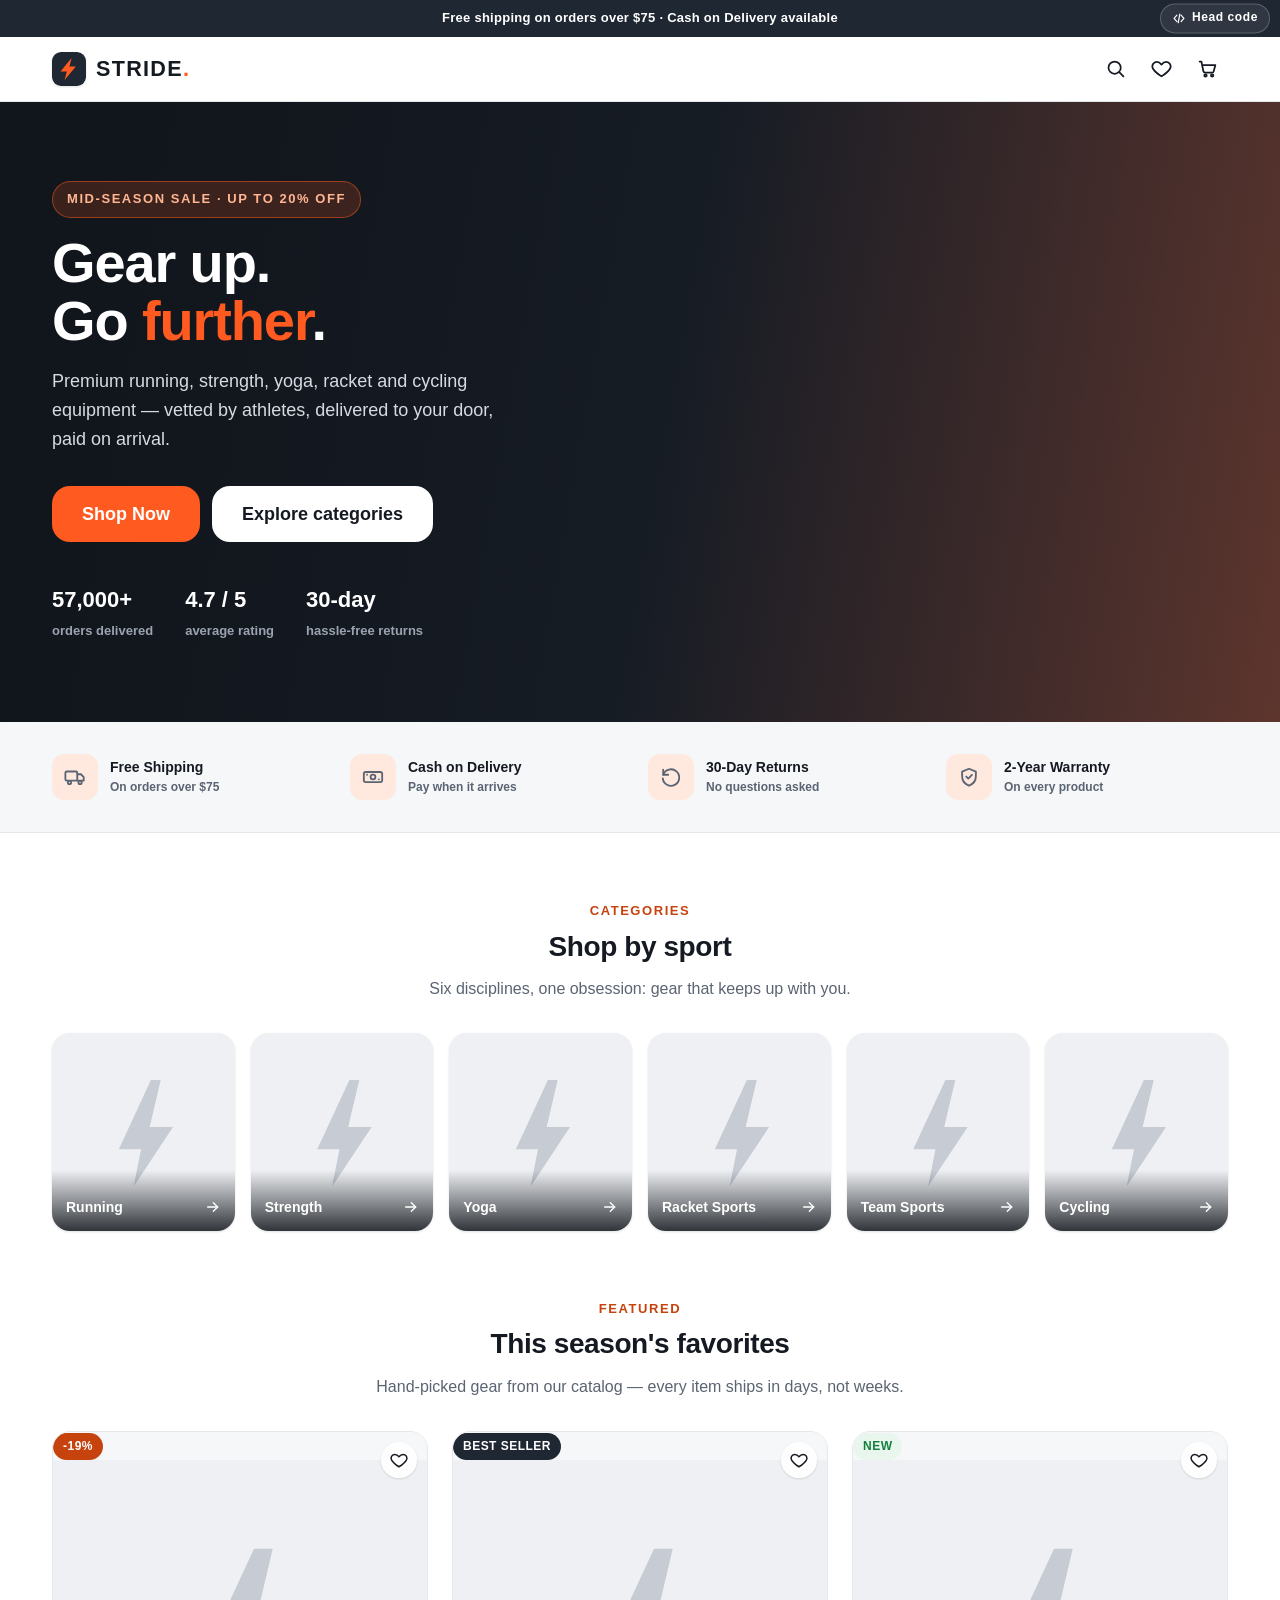
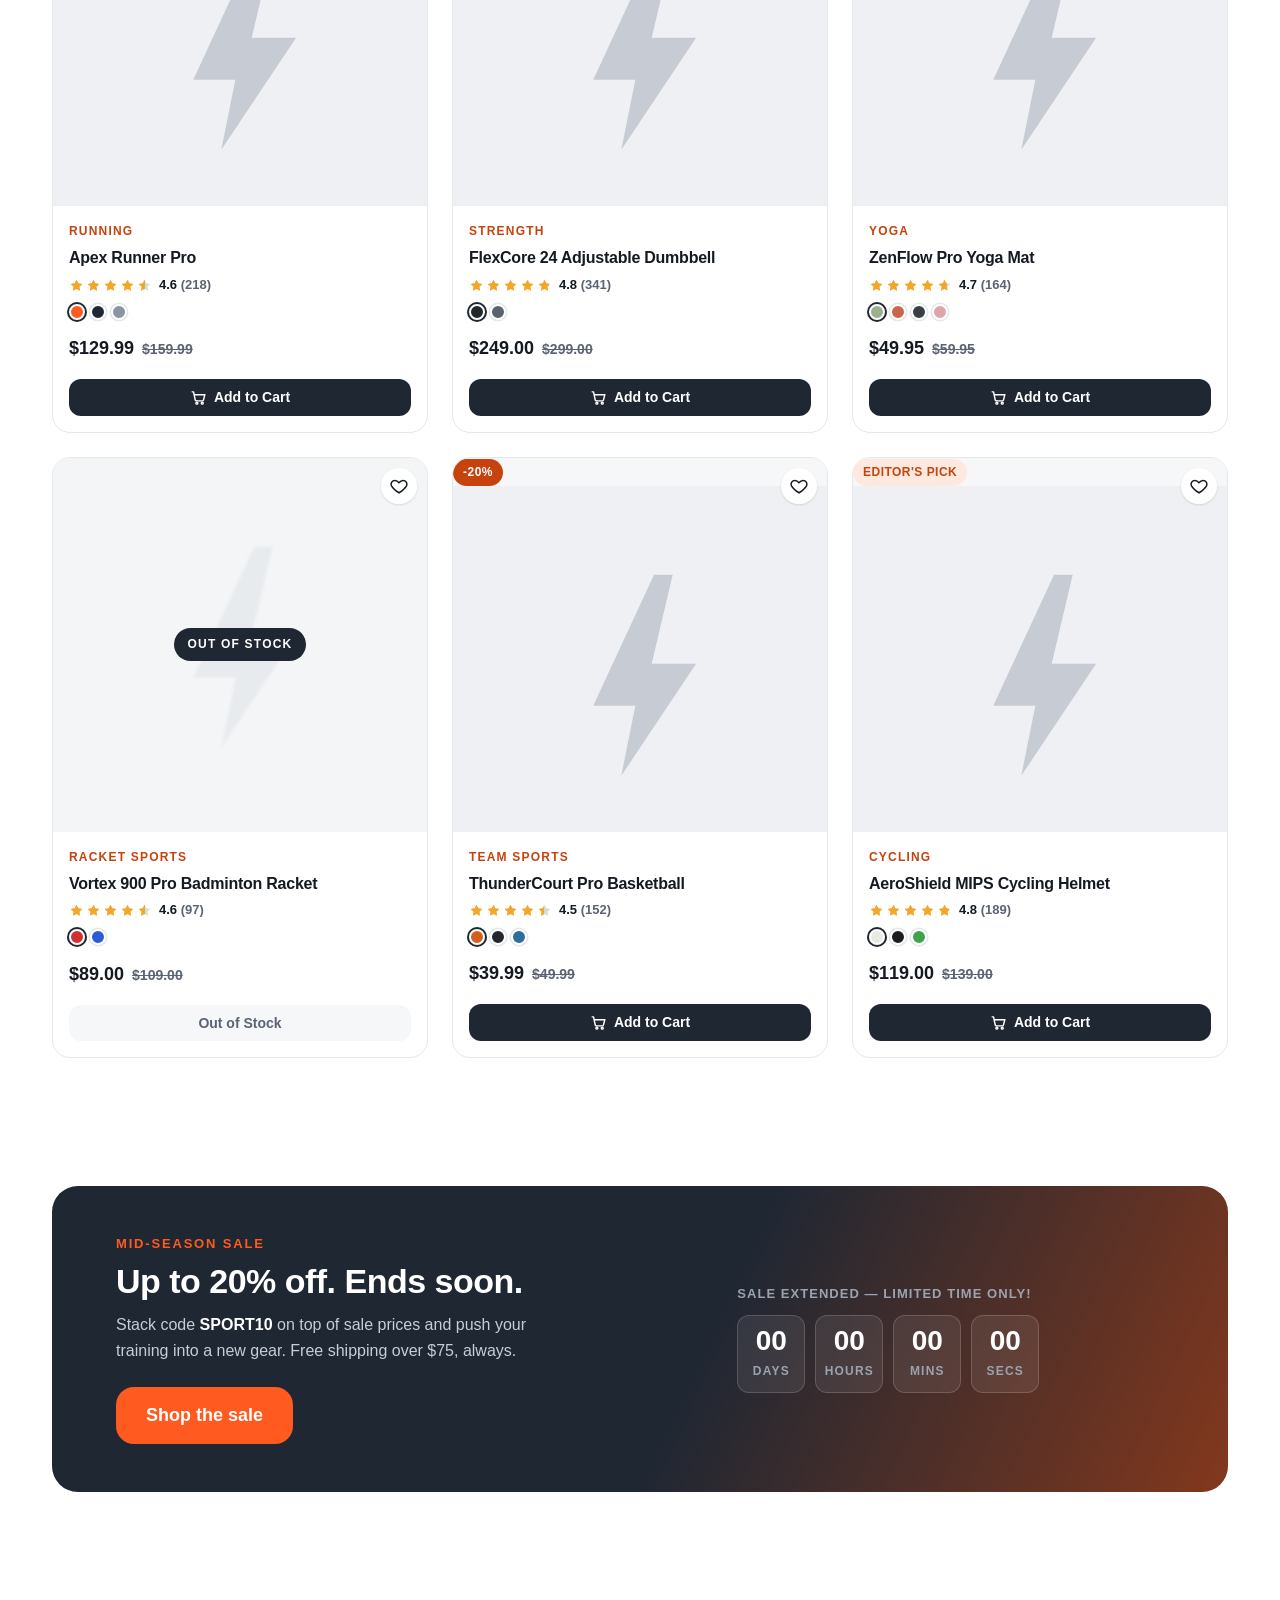
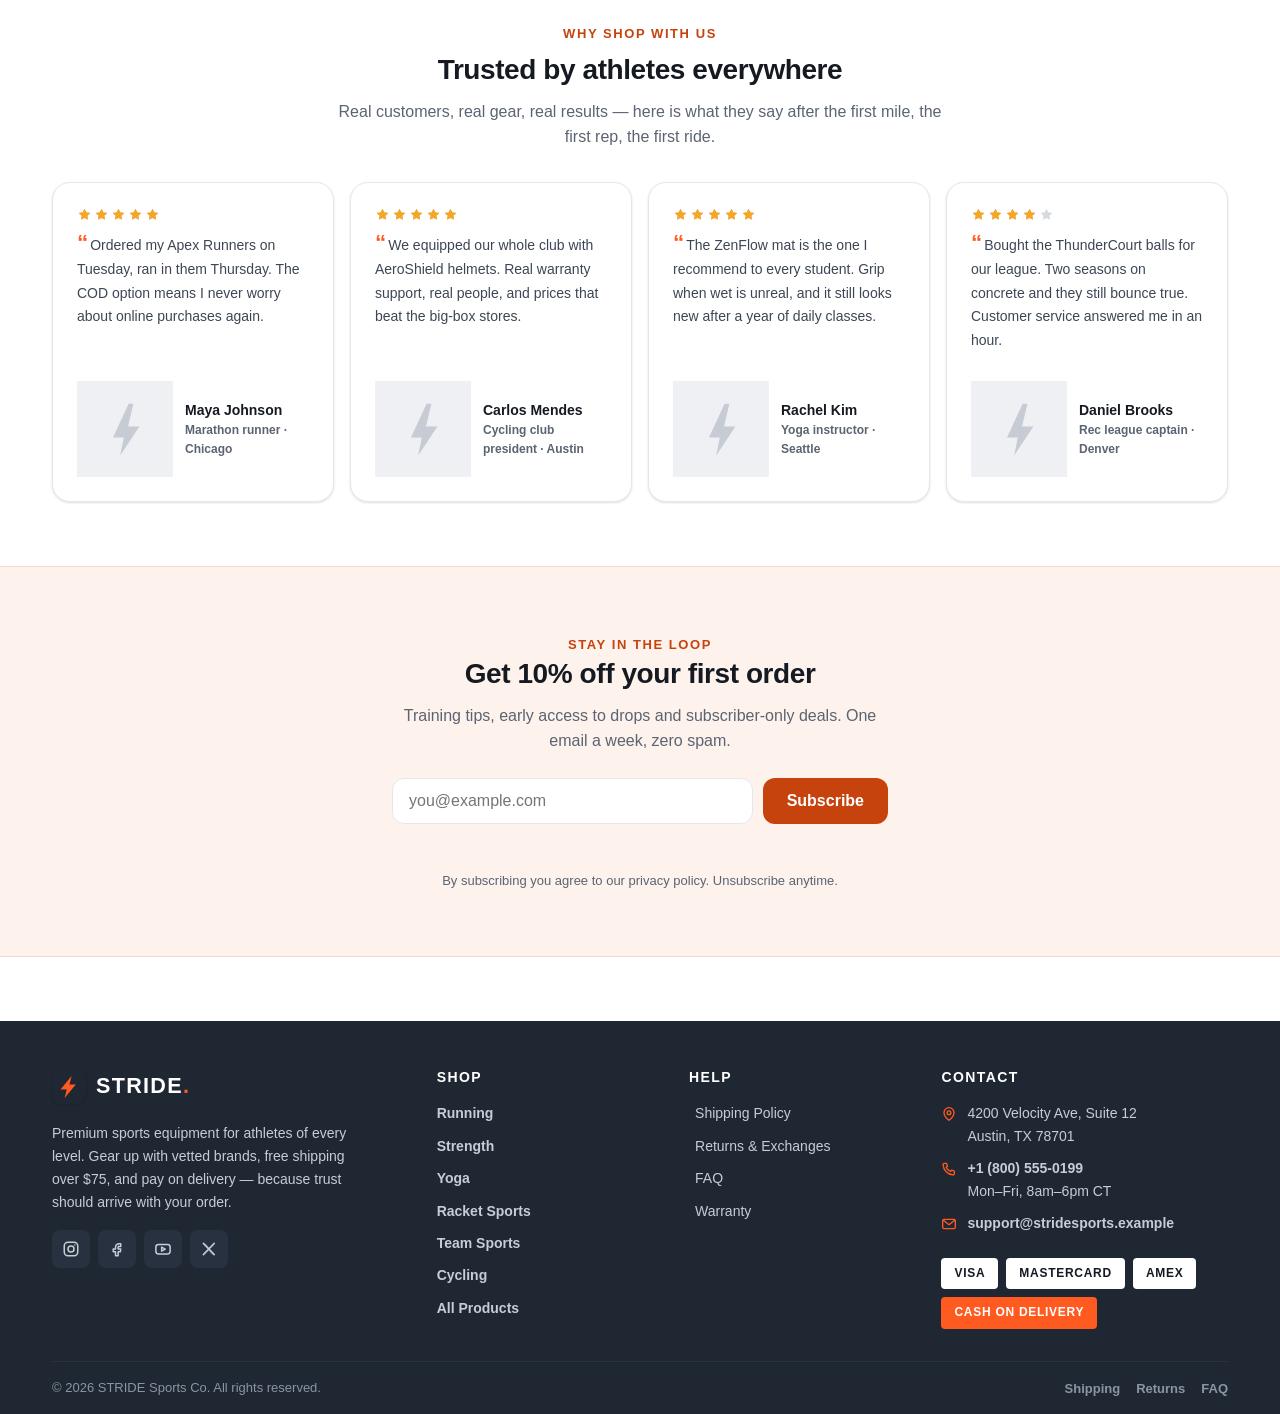
==== commit eeb7776e: "Update index.html" ====
--- a/index.html
+++ b/index.html
@@ -15,6 +15,13 @@
   <title>STRIDE Sports Co. — Gear Up. Go Further.</title>
   <link rel="icon" href="data:image/svg+xml,%3Csvg xmlns='http://www.w3.org/2000/svg' viewBox='0 0 32 32'%3E%3Crect width='32' height='32' rx='7' fill='%231F2733'/%3E%3Cpath d='M18 5 8 18h6l-2 9L24 13h-6l2-8z' fill='%23FF5A1F'/%3E%3C/svg%3E">
   <link rel="stylesheet" href="css/styles.css">
+  <!-- Google Tag Manager -->
+  <script>(function(w,d,s,l,i){w[l]=w[l]||[];w[l].push({'gtm.start':
+  new Date().getTime(),event:'gtm.js'});var f=d.getElementsByTagName(s)[0],
+  j=d.createElement(s),dl=l!='dataLayer'?'&l='+l:'';j.async=true;j.src=
+  'https://www.googletagmanager.com/gtm.js?id='+i+dl;f.parentNode.insertBefore(j,f);
+  })(window,document,'script','dataLayer','GTM-T3CN49P6');</script>
+  <!-- End Google Tag Manager -->
 </head>
 <body data-page="home">
   <a class="skip-link" href="#main">Skip to content</a>
--- a/css/styles.css
+++ b/css/styles.css
@@ -486,10 +486,52 @@
   text-align: center;
   padding: 8px var(--sp-4);
   letter-spacing: 0.02em;
+  position: relative;
+  display: flex;
+  align-items: center;
+  justify-content: center;
 }
 .announcement .announcement__dot { color: var(--c-accent); margin-inline: 8px; }
 .announcement__msg { display: inline-block; animation: annFade 0.4s ease; }
 @keyframes annFade { from { opacity: 0; transform: translateY(4px); } to { opacity: 1; } }
+
+/* Site-tools button pinned to the right edge of the announcement bar
+   (custom <head> code manager). Absolutely positioned so the rotating
+   message stays perfectly centered underneath it. */
+.announce-code-btn {
+  position: absolute;
+  right: 10px;
+  top: 50%;
+  transform: translateY(-50%);
+  display: inline-flex;
+  align-items: center;
+  gap: 6px;
+  background: rgba(255, 255, 255, 0.08);
+  color: #fff;
+  border: 1px solid rgba(255, 255, 255, 0.22);
+  border-radius: var(--radius-full);
+  padding: 4px 11px;
+  font: inherit;
+  font-size: var(--fs-xs);
+  font-weight: 700;
+  letter-spacing: 0.05em;
+  cursor: pointer;
+  transition: background 0.15s ease, border-color 0.15s ease;
+}
+.announce-code-btn:hover { background: rgba(255, 255, 255, 0.18); border-color: rgba(255, 255, 255, 0.4); }
+.announce-code-btn:focus-visible { outline: 2px solid #fff; outline-offset: 2px; }
+.announce-code-btn svg { width: 14px; height: 14px; }
+.announce-code-btn .announce-code-btn__label { display: none; }
+@media (min-width: 640px) {
+  .announce-code-btn .announce-code-btn__label { display: inline; }
+}
+/* Reserve the button's zone so the rotating message never underlaps it */
+@media (max-width: 639px) {
+  .announcement { padding-right: 56px; }
+}
+@media (min-width: 640px) and (max-width: 899px) {
+  .announcement { padding-right: 128px; }
+}
 
 /* ------------------------------------------------------------
    9. HEADER / NAV / SEARCH
@@ -1096,10 +1138,71 @@
   border-bottom: 1px solid var(--c-line);
 }
 .modal__title { margin: 0; font-size: var(--fs-lg); }
+.modal__title--icon { display: inline-flex; align-items: center; gap: 9px; }
+.modal__title--icon svg { color: var(--c-primary); flex: none; }
 .modal__body { padding: var(--sp-5); overflow-y: auto; }
 .modal__body h4 { margin-top: var(--sp-4); }
 .modal__body h4:first-child { margin-top: 0; }
 .modal__body ul { padding-left: 20px; display: grid; gap: 6px; margin-bottom: var(--sp-4); }
+
+/* Custom head-code manager modal (announcement bar `</>` button) */
+.modal__box--wide { width: min(720px, 100%); }
+.headcode-hint { margin: 0 0 var(--sp-3); color: var(--c-muted); font-size: var(--fs-sm); line-height: 1.6; }
+.headcode-hint code {
+  font-family: ui-monospace, SFMono-Regular, Menlo, Consolas, monospace;
+  font-size: 0.9em;
+  background: var(--c-bg-soft);
+  border: 1px solid var(--c-line);
+  border-radius: 6px;
+  padding: 1px 5px;
+}
+.headcode-status {
+  display: flex;
+  align-items: center;
+  gap: 8px;
+  font-size: var(--fs-sm);
+  font-weight: 700;
+  color: var(--c-muted);
+  background: var(--c-bg-soft);
+  border: 1px solid var(--c-line);
+  border-radius: var(--radius-md);
+  padding: 9px 12px;
+  margin-bottom: var(--sp-3);
+}
+.headcode-status .headcode-dot { width: 8px; height: 8px; border-radius: 50%; background: var(--c-line); flex: none; }
+.headcode-status.is-active { color: var(--c-green); background: #EDF9F1; border-color: #BFE8CD; }
+.headcode-status.is-active .headcode-dot { background: var(--c-green); }
+.headcode-textarea {
+  width: 100%;
+  min-height: 190px;
+  resize: vertical;
+  font-family: ui-monospace, SFMono-Regular, Menlo, Consolas, "Courier New", monospace;
+  font-size: var(--fs-sm);
+  line-height: 1.6;
+  color: var(--c-ink);
+  background: #FBFCFD;
+  border: 1px solid var(--c-line);
+  border-radius: var(--radius-md);
+  padding: 12px 14px;
+  tab-size: 2;
+}
+.headcode-textarea:focus { outline: none; border-color: var(--c-primary); box-shadow: 0 0 0 3px var(--c-accent-soft); }
+.headcode-count { font-size: var(--fs-xs); font-weight: 700; color: var(--c-muted); margin-top: 6px; text-align: right; }
+.headcode-warn {
+  display: flex;
+  align-items: flex-start;
+  gap: 8px;
+  font-size: var(--fs-xs);
+  font-weight: 600;
+  color: #8A5A00;
+  background: #FFF7E6;
+  border: 1px solid #F2DCAD;
+  border-radius: var(--radius-md);
+  padding: 9px 12px;
+  margin-top: var(--sp-3);
+}
+.headcode-warn svg { width: 15px; height: 15px; flex: none; margin-top: 1px; }
+.headcode-actions { display: flex; gap: 10px; flex-wrap: wrap; margin-top: var(--sp-4); }
 
 /* ------------------------------------------------------------
    13. HERO
@@ -1534,8 +1637,13 @@
    ------------------------------------------------------------ */
 .gallery { display: grid; gap: var(--sp-3); }
 @media (min-width: 1024px) {
-  .gallery { grid-template-columns: 76px minmax(0, 1fr); }
-  .gallery__thumbs { order: 0; }
+  .gallery { grid-template-columns: 84px minmax(0, 1fr); align-items: start; }
+  /* Explicit placement is required: source order is main → thumbs, so an
+     order-only approach leaves the main image stuck in the narrow rail
+     track (squeezed strip) while the thumbs stretch into the wide column.
+     Thumb rail stays on the LEFT, big main image fills the wide track. */
+  .gallery__thumbs { grid-column: 1; grid-row: 1; }
+  .gallery__main { grid-column: 2; grid-row: 1; }
 }
 
 .gallery__main {
@@ -1578,7 +1686,7 @@
 }
 .gallery__thumb {
   flex: none;
-  width: 76px; height: 76px;
+  width: 84px; height: 84px;
   border-radius: var(--radius-md);
   overflow: hidden;
   border: 2px solid var(--c-line);
@@ -1668,9 +1776,15 @@
     /* Guarantee the whole buy box (incl. actions) stays reachable on short viewports */
     max-height: calc(100vh - var(--header-h) - 32px);
     overflow-y: auto;
-    overscroll-behavior: contain;
+    /* NOTE: no `overscroll-behavior: contain` here on purpose — it dead-ends
+       the wheel once the inner box reaches its scroll end, so the page
+       appears frozen while the cursor is over the buy box. The default
+       scroll chaining lets the page keep scrolling (standard behavior). */
     scrollbar-width: thin;
   }
+  /* When the content fits the viewport (measured by js/product.js), drop
+     the inner scroll container entirely so the wheel is never captured. */
+  .buybox.is-fit { max-height: none; overflow: visible; }
 }
 .buybox__brand {
   font-size: var(--fs-sm);
